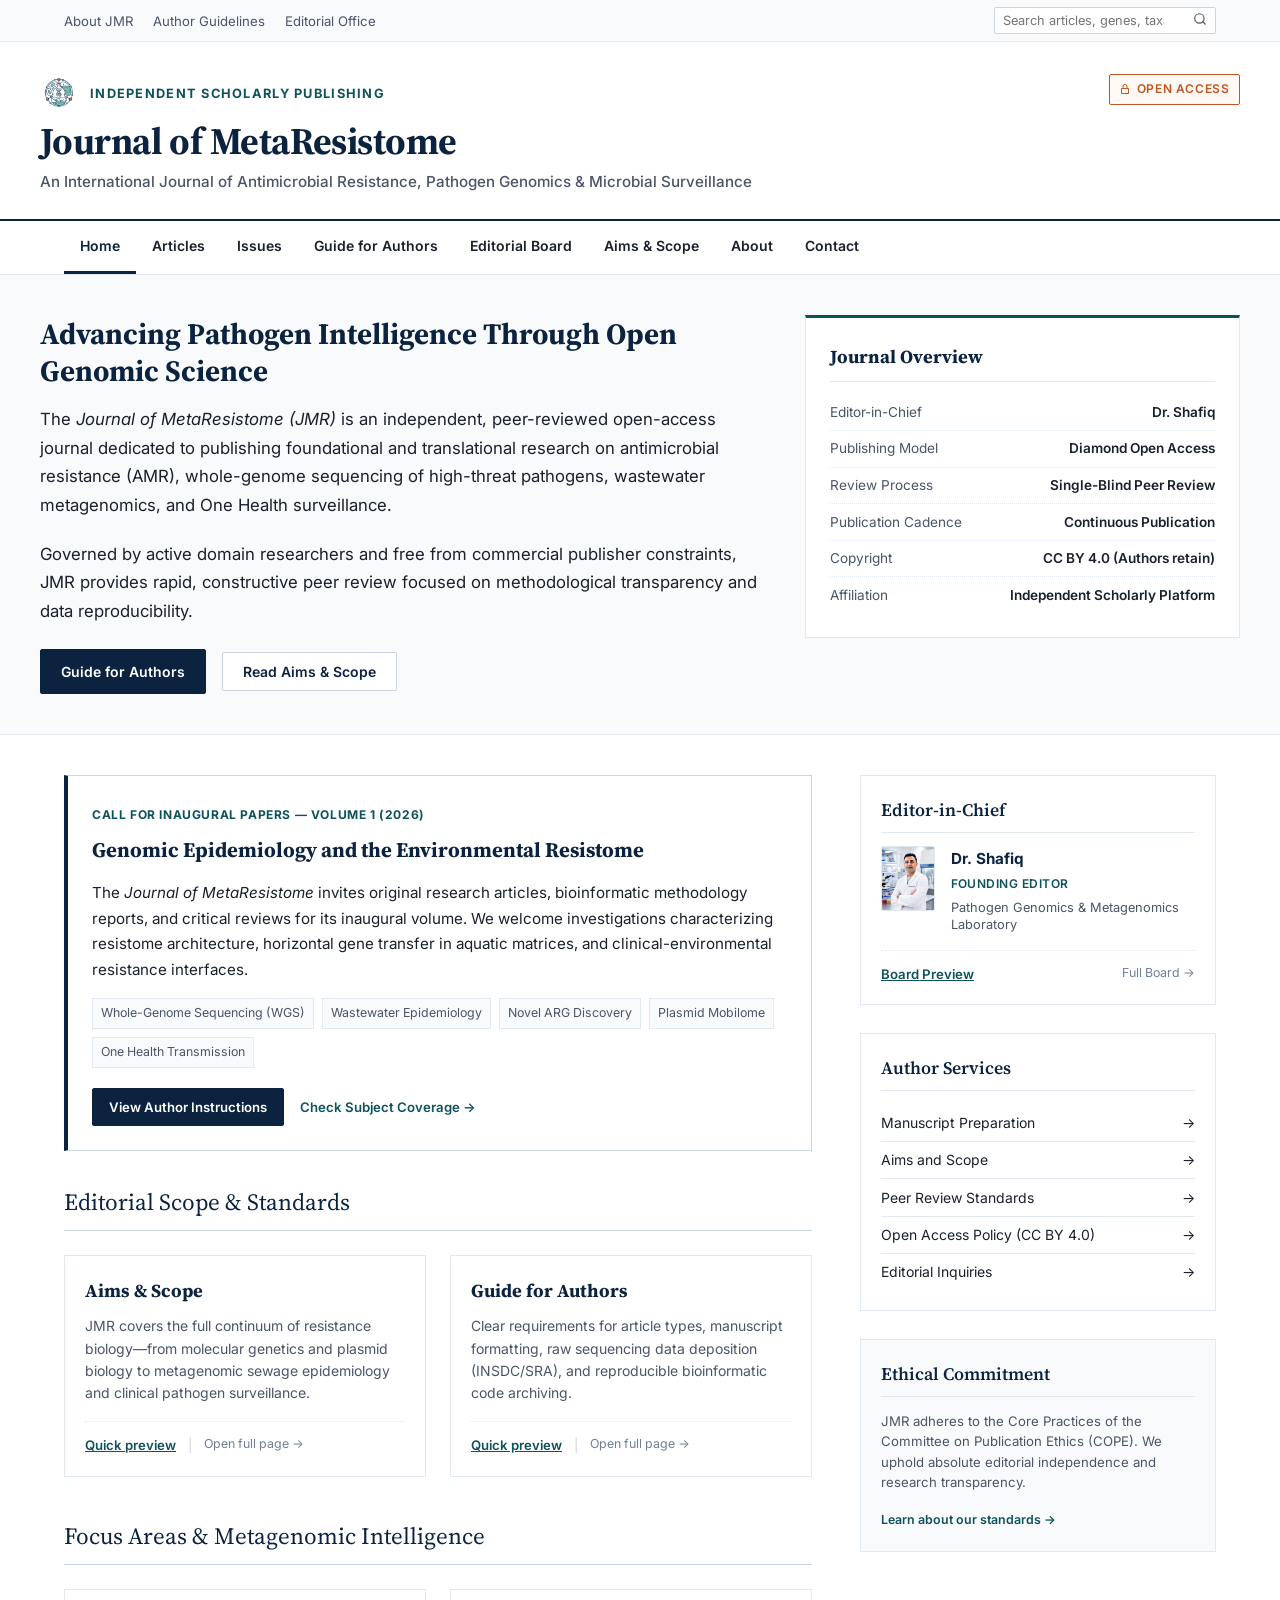
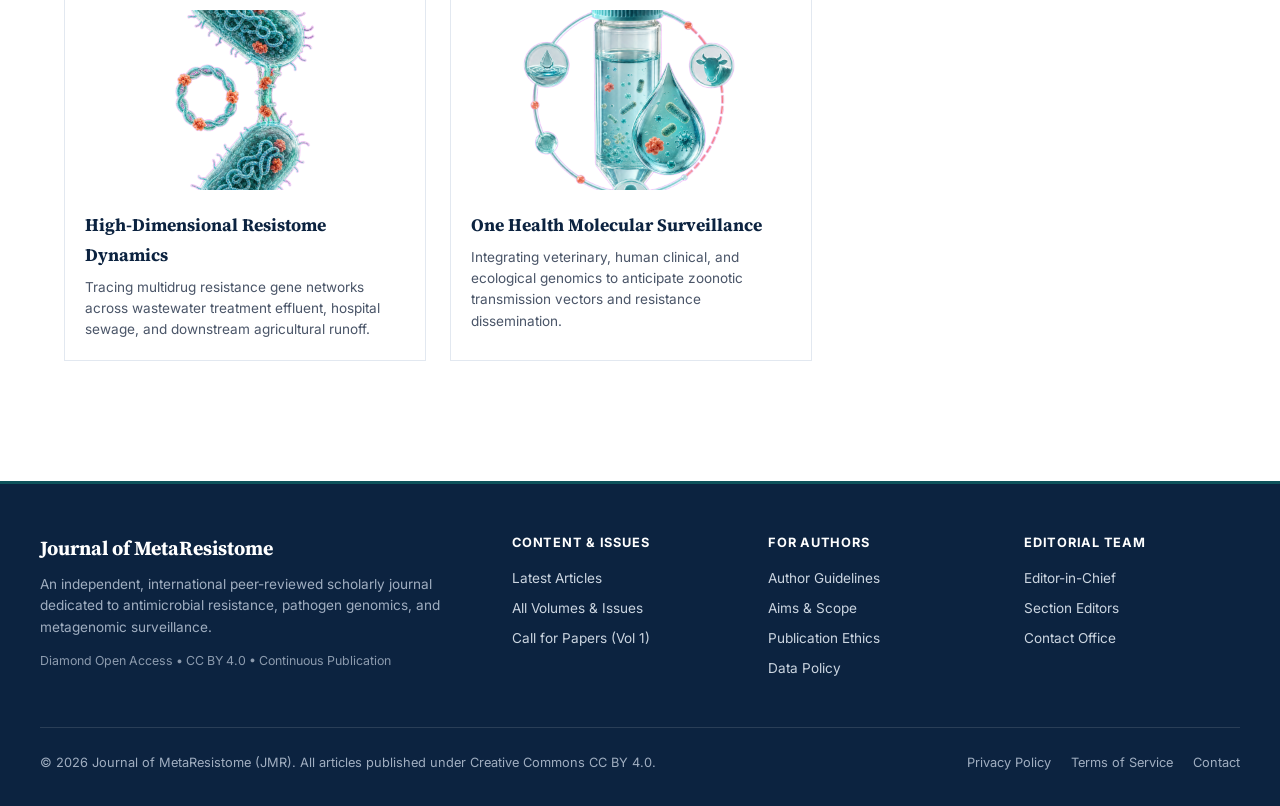
==== index.html @ b03639dc "Initialize Journal of MetaResistome (JMR) platform v1.0" ====
<!DOCTYPE html>
<html lang="en">
<head>
  <meta charset="UTF-8">
  <meta name="viewport" content="width=device-width, initial-scale=1.0">
  <title>Journal of MetaResistome (JMR) | International Journal of AMR & Pathogen Genomics</title>
  
  <!-- Scholarly & SEO Metadata -->
  <meta name="description" content="Journal of MetaResistome (JMR) is an independent, peer-reviewed international scientific journal dedicated to antimicrobial resistance, pathogen genomics, and metagenomic surveillance.">
  <meta name="keywords" content="MetaResistome, antimicrobial resistance, AMR, pathogen genomics, metagenomics, wastewater epidemiology, resistome, bioinformatics">
  <meta name="author" content="Journal of MetaResistome">
  
  <link rel="icon" type="image/png" href="manus-storage/metaresistome-atlas-mark_5e6d294d.png">
  <link rel="stylesheet" href="css/journal.css">
</head>
<body>

  <!-- ═══════════════════════════════════════════
       TOP UTILITY BAR
       ═══════════════════════════════════════════ -->
  <div class="utility-bar">
    <div class="utility-inner">
      <div class="utility-links">
        <a href="about.html">About JMR</a>
        <a href="guide-for-authors.html">Author Guidelines</a>
        <a href="contact.html">Editorial Office</a>
      </div>
      <div class="utility-search">
        <form class="utility-search-form" id="utility-search-form">
          <input type="search" class="utility-search-input" id="utility-search-input" placeholder="Search articles, genes, taxa..." aria-label="Search journal">
          <button type="submit" class="utility-search-btn" aria-label="Submit search">
            <svg width="14" height="14" viewBox="0 0 24 24" fill="none" stroke="currentColor" stroke-width="2" stroke-linecap="round" stroke-linejoin="round"><circle cx="11" cy="11" r="8"></circle><line x1="21" y1="21" x2="16.65" y2="16.65"></line></svg>
          </button>
        </form>
      </div>
    </div>
  </div>

  <!-- ═══════════════════════════════════════════
       JOURNAL MASTHEAD
       ═══════════════════════════════════════════ -->
  <header class="journal-masthead">
    <div class="masthead-inner">
      <div class="masthead-branding">
        <div class="masthead-mark-wrap">
          <img src="manus-storage/metaresistome-atlas-mark_5e6d294d.png" alt="Journal of MetaResistome Mark" class="masthead-logo">
          <span style="font-size: 0.8rem; font-weight: 700; letter-spacing: 0.1em; color: var(--color-secondary); text-transform: uppercase;">Independent Scholarly Publishing</span>
        </div>
        <h1 class="masthead-title">
          <a href="index.html">Journal of MetaResistome</a>
        </h1>
        <p class="masthead-subtitle">An International Journal of Antimicrobial Resistance, Pathogen Genomics & Microbial Surveillance</p>
      </div>
      
      <div class="masthead-badges">
        <div class="badge-open-access">
          <svg viewBox="0 0 24 24" fill="currentColor"><path d="M12 2C9.243 2 7 4.243 7 7v3H6c-1.103 0-2 .897-2 2v8c0 1.103.897 2 2 2h12c1.103 0 2-.897 2-2v-8c0-1.103-.897-2-2-2h-1V7c0-2.757-2.243-5-5-5zm0 2c1.654 0 3 1.346 3 3v3H9V7c0-1.654 1.346-3 3-3zm-6 8h12l.002 8H6v-8z"/></svg>
          Open Access
        </div>
        <!-- Feature-flagged slots: automatically hidden if null -->
        <div id="masthead-issn-slot" style="display: none; font-size: 0.775rem; color: var(--color-text-light);"></div>
        <div id="masthead-metrics-slot" class="masthead-metrics-slot"></div>
      </div>
    </div>
  </header>

  <!-- ═══════════════════════════════════════════
       PRIMARY NAVIGATION (Real <a> Links - New Tab Compatible)
       ═══════════════════════════════════════════ -->
  <nav class="primary-nav" aria-label="Main Navigation">
    <div class="nav-inner">
      <ul class="nav-list">
        <li class="nav-item active"><a href="index.html">Home</a></li>
        <li class="nav-item"><a href="articles.html">Articles</a></li>
        <li class="nav-item"><a href="issues.html">Issues</a></li>
        <li class="nav-item"><a href="guide-for-authors.html">Guide for Authors</a></li>
        <li class="nav-item"><a href="editorial-board.html">Editorial Board</a></li>
        <li class="nav-item"><a href="aims-and-scope.html">Aims & Scope</a></li>
        <li class="nav-item"><a href="about.html">About</a></li>
        <li class="nav-item"><a href="contact.html">Contact</a></li>
      </ul>
      
      <!-- Feature-flagged CTA: Hidden until submissionLive === true -->
      <div class="nav-submit-cta" id="nav-submit-cta">
        <a href="guide-for-authors.html" class="btn-submit-nav">Submit Paper</a>
      </div>
    </div>
  </nav>

  <!-- ═══════════════════════════════════════════
       HERO / JOURNAL WELCOME BLOCK
       ═══════════════════════════════════════════ -->
  <section class="journal-hero">
    <div class="hero-inner">
      <div class="hero-content">
        <h2>Advancing Pathogen Intelligence Through Open Genomic Science</h2>
        <p>The <em>Journal of MetaResistome (JMR)</em> is an independent, peer-reviewed open-access journal dedicated to publishing foundational and translational research on antimicrobial resistance (AMR), whole-genome sequencing of high-threat pathogens, wastewater metagenomics, and One Health surveillance.</p>
        <p>Governed by active domain researchers and free from commercial publisher constraints, JMR provides rapid, constructive peer review focused on methodological transparency and data reproducibility.</p>
        
        <div class="hero-actions">
          <a href="guide-for-authors.html" class="btn-academic btn-academic-primary">Guide for Authors</a>
          <button class="btn-academic btn-academic-secondary" data-modal-target="aimsAndScope">Read Aims & Scope</button>
        </div>
      </div>
      
      <div class="hero-sidebar-card">
        <h3>Journal Overview</h3>
        <ul class="journal-facts">
          <li>
            <span class="fact-label">Editor-in-Chief</span>
            <span class="fact-value">Dr. Shafiq</span>
          </li>
          <li>
            <span class="fact-label">Publishing Model</span>
            <span class="fact-value">Diamond Open Access</span>
          </li>
          <li>
            <span class="fact-label">Review Process</span>
            <span class="fact-value">Single-Blind Peer Review</span>
          </li>
          <li>
            <span class="fact-label">Publication Cadence</span>
            <span class="fact-value">Continuous Publication</span>
          </li>
          <li>
            <span class="fact-label">Copyright</span>
            <span class="fact-value">CC BY 4.0 (Authors retain)</span>
          </li>
          <li>
            <span class="fact-label">Affiliation</span>
            <span class="fact-value">Independent Scholarly Platform</span>
          </li>
        </ul>
      </div>
    </div>
  </section>

  <!-- ═══════════════════════════════════════════
       MAIN TWO-COLUMN JOURNAL LAYOUT
       ═══════════════════════════════════════════ -->
  <main class="journal-main">
    <div class="journal-content-column">
      
      <!-- Call for Papers: Inaugural Issue -->
      <div class="call-for-papers-card">
        <span class="cfp-badge">Call for Inaugural Papers — Volume 1 (2026)</span>
        <h3>Genomic Epidemiology and the Environmental Resistome</h3>
        <p>The <em>Journal of MetaResistome</em> invites original research articles, bioinformatic methodology reports, and critical reviews for its inaugural volume. We welcome investigations characterizing resistome architecture, horizontal gene transfer in aquatic matrices, and clinical-environmental resistance interfaces.</p>
        
        <div class="cfp-topics">
          <span class="cfp-tag">Whole-Genome Sequencing (WGS)</span>
          <span class="cfp-tag">Wastewater Epidemiology</span>
          <span class="cfp-tag">Novel ARG Discovery</span>
          <span class="cfp-tag">Plasmid Mobilome</span>
          <span class="cfp-tag">One Health Transmission</span>
        </div>
        
        <div style="display: flex; gap: 1rem; align-items: center;">
          <a href="guide-for-authors.html" class="btn-academic btn-academic-primary" style="font-size: 0.825rem; padding: 0.45rem 1rem;">View Author Instructions</a>
          <a href="aims-and-scope.html" class="section-link-more">Check Subject Coverage &rarr;</a>
        </div>
      </div>

      <!-- Scope & Guidelines Dual Preview Cards -->
      <div class="journal-section-heading">
        <span>Editorial Scope & Standards</span>
      </div>

      <div class="preview-grid">
        <div class="preview-card">
          <div>
            <h4>Aims & Scope</h4>
            <p>JMR covers the full continuum of resistance biology—from molecular genetics and plasmid biology to metagenomic sewage epidemiology and clinical pathogen surveillance.</p>
          </div>
          <div class="preview-actions">
            <button class="btn-modal-trigger" data-modal-target="aimsAndScope">Quick preview</button>
            <span style="color: var(--color-border-medium);">|</span>
            <a href="aims-and-scope.html" class="link-full-page">Open full page &rarr;</a>
          </div>
        </div>

        <div class="preview-card">
          <div>
            <h4>Guide for Authors</h4>
            <p>Clear requirements for article types, manuscript formatting, raw sequencing data deposition (INSDC/SRA), and reproducible bioinformatic code archiving.</p>
          </div>
          <div class="preview-actions">
            <button class="btn-modal-trigger" data-modal-target="guideForAuthors">Quick preview</button>
            <span style="color: var(--color-border-medium);">|</span>
            <a href="guide-for-authors.html" class="link-full-page">Open full page &rarr;</a>
          </div>
        </div>
      </div>

      <!-- Recent Research Spotlight (Visual Element) -->
      <div class="journal-section-heading">
        <span>Focus Areas & Metagenomic Intelligence</span>
      </div>

      <div style="display: grid; grid-template-columns: repeat(auto-fit, minmax(280px, 1fr)); gap: 1.5rem; margin-bottom: 2rem;">
        <div style="border: 1px solid var(--color-border-light); background: #FFF; padding: 1.25rem;">
          <img src="manus-storage/metaresistome-3d-resistome_633d7c2f.png" alt="3D Resistome Visualization" style="width: 100%; height: 180px; object-fit: cover; border-radius: 2px; margin-bottom: 0.85rem;" />
          <h4 style="font-family: var(--font-serif); font-size: 1.1rem; color: var(--color-primary); margin-bottom: 0.4rem;">High-Dimensional Resistome Dynamics</h4>
          <p style="font-size: 0.85rem; color: var(--color-text-muted); line-height: 1.55;">Tracing multidrug resistance gene networks across wastewater treatment effluent, hospital sewage, and downstream agricultural runoff.</p>
        </div>

        <div style="border: 1px solid var(--color-border-light); background: #FFF; padding: 1.25rem;">
          <img src="manus-storage/metaresistome-3d-one-health_a9c56791.png" alt="One Health Genomics" style="width: 100%; height: 180px; object-fit: cover; border-radius: 2px; margin-bottom: 0.85rem;" />
          <h4 style="font-family: var(--font-serif); font-size: 1.1rem; color: var(--color-primary); margin-bottom: 0.4rem;">One Health Molecular Surveillance</h4>
          <p style="font-size: 0.85rem; color: var(--color-text-muted); line-height: 1.55;">Integrating veterinary, human clinical, and ecological genomics to anticipate zoonotic transmission vectors and resistance dissemination.</p>
        </div>
      </div>

    </div>

    <!-- ═══════════════════════════════════════════
         SIDEBAR
         ═══════════════════════════════════════════ -->
    <aside class="journal-sidebar">
      
      <!-- Editorial Spotlight -->
      <div class="sidebar-widget">
        <h3 class="widget-title">Editor-in-Chief</h3>
        <div class="editorial-widget-item">
          <img src="manus-storage/dr-shafiq-microbiology-lab-portrait_6437b0f3.webp" alt="Dr. Shafiq" class="editorial-avatar">
          <div class="editorial-details">
            <h5>Dr. Shafiq</h5>
            <div class="editorial-role">Founding Editor</div>
            <div class="editorial-affil">Pathogen Genomics & Metagenomics Laboratory</div>
          </div>
        </div>
        <div class="editorial-widget-links">
          <button class="btn-modal-trigger" data-modal-target="editorialBoard">Board Preview</button>
          <a href="editorial-board.html" class="link-full-page">Full Board &rarr;</a>
        </div>
      </div>

      <!-- Quick Navigation Widget -->
      <div class="sidebar-widget">
        <h3 class="widget-title">Author Services</h3>
        <ul class="quick-links-list">
          <li><a href="guide-for-authors.html"><span>Manuscript Preparation</span> <span>&rarr;</span></a></li>
          <li><a href="aims-and-scope.html"><span>Aims and Scope</span> <span>&rarr;</span></a></li>
          <li><a href="about.html"><span>Peer Review Standards</span> <span>&rarr;</span></a></li>
          <li><a href="about.html"><span>Open Access Policy (CC BY 4.0)</span> <span>&rarr;</span></a></li>
          <li><a href="contact.html"><span>Editorial Inquiries</span> <span>&rarr;</span></a></li>
        </ul>
      </div>

      <!-- Publisher Independence Statement -->
      <div class="sidebar-widget" style="background-color: var(--color-bg-subtle);">
        <h3 class="widget-title">Ethical Commitment</h3>
        <p style="font-size: 0.825rem; color: var(--color-text-muted); line-height: 1.55; margin-bottom: 0.75rem;">
          JMR adheres to the Core Practices of the Committee on Publication Ethics (COPE). We uphold absolute editorial independence and research transparency.
        </p>
        <a href="about.html" class="link-full-page" style="font-weight: 600; color: var(--color-secondary);">Learn about our standards &rarr;</a>
      </div>

    </aside>
  </main>

  <!-- ═══════════════════════════════════════════
       DUAL-PATTERN ACCESSIBLE MODAL DRAWER
       ═══════════════════════════════════════════ -->
  <div class="journal-modal-backdrop" id="journal-modal-backdrop" role="dialog" aria-modal="true" aria-labelledby="modal-title">
    <div class="journal-modal-container">
      <div class="journal-modal-header">
        <div class="modal-header-titles">
          <span class="modal-journal-label">Journal of MetaResistome</span>
          <h3 id="modal-title">Quick Preview</h3>
        </div>
        <button class="journal-modal-close" id="journal-modal-close" aria-label="Close dialog">&times;</button>
      </div>
      <div class="journal-modal-body page-body-article" id="modal-body">
        <!-- Rendered dynamically from JOURNAL_CONTENT -->
      </div>
      <div class="journal-modal-footer">
        <span style="color: var(--color-text-light);">Press ESC to close</span>
        <a href="#" class="btn-open-full-page" id="modal-full-page-link">Open full page &rarr;</a>
      </div>
    </div>
  </div>

  <!-- ═══════════════════════════════════════════
       ACADEMIC FOOTER
       ═══════════════════════════════════════════ -->
  <footer class="journal-footer">
    <div class="footer-inner">
      <div class="footer-grid">
        <div class="footer-brand">
          <h4>Journal of MetaResistome</h4>
          <p>An independent, international peer-reviewed scholarly journal dedicated to antimicrobial resistance, pathogen genomics, and metagenomic surveillance.</p>
          <p style="font-size: 0.775rem; color: #8C9BAE;">Diamond Open Access &bull; CC BY 4.0 &bull; Continuous Publication</p>
        </div>

        <div class="footer-col">
          <h5>Content & Issues</h5>
          <ul class="footer-links">
            <li><a href="articles.html">Latest Articles</a></li>
            <li><a href="issues.html">All Volumes & Issues</a></li>
            <li><a href="articles.html">Call for Papers (Vol 1)</a></li>
          </ul>
        </div>

        <div class="footer-col">
          <h5>For Authors</h5>
          <ul class="footer-links">
            <li><a href="guide-for-authors.html">Author Guidelines</a></li>
            <li><a href="aims-and-scope.html">Aims & Scope</a></li>
            <li><a href="about.html">Publication Ethics</a></li>
            <li><a href="about.html">Data Policy</a></li>
          </ul>
        </div>

        <div class="footer-col">
          <h5>Editorial Team</h5>
          <ul class="footer-links">
            <li><a href="editorial-board.html">Editor-in-Chief</a></li>
            <li><a href="editorial-board.html">Section Editors</a></li>
            <li><a href="contact.html">Contact Office</a></li>
          </ul>
        </div>
      </div>

      <div class="footer-bottom">
        <div>&copy; 2026 Journal of MetaResistome (JMR). All articles published under Creative Commons CC BY 4.0.</div>
        <div class="footer-bottom-links">
          <a href="about.html">Privacy Policy</a>
          <a href="about.html">Terms of Service</a>
          <a href="contact.html">Contact</a>
        </div>
      </div>
    </div>
  </footer>

  <!-- Unified Runtime Scripts -->
  <script src="js/journal-config.js"></script>
  <script src="js/journal-content.js"></script>
  <script src="js/journal-engine.js"></script>
</body>
</html>
---- css/journal.css ----
/* 
 * Journal of MetaResistome (JMR) - Academic Design System
 * Strictly adheres to academic typography, clear hierarchy, and restrained aesthetics.
 * No gradients, no rounded-2xl SaaS bubbles, no heavy drop shadows.
 */

@import url('https://fonts.googleapis.com/css2?family=Inter:wght@400;500;600;700&family=Source+Serif+4:ital,opsz,wght@0,8..60,400;0,8..60,600;0,8..60,700;1,8..60,400&display=swap');

:root {
  --font-serif: 'Source Serif 4', Georgia, 'Times New Roman', serif;
  --font-sans: 'Inter', -apple-system, BlinkMacSystemFont, 'Segoe UI', Roboto, Helvetica, Arial, sans-serif;
  
  /* Academic Color Palette */
  --color-primary: #0C2340;        /* Deep Academic Navy */
  --color-primary-light: #16365C;
  --color-secondary: #0E525B;      /* Deep Teal/Pine */
  --color-accent: #8C2D19;         /* Oxford Brick / Crimson */
  --color-text-main: #1A202C;      /* Near black for high contrast */
  --color-text-muted: #4A5568;     /* Academic gray */
  --color-text-light: #718096;
  --color-bg-page: #FFFFFF;
  --color-bg-subtle: #F8FAFC;
  --color-bg-elevated: #FFFFFF;
  --color-border-light: #E2E8F0;
  --color-border-medium: #CBD5E0;
  --color-border-dark: #A0AEC0;
  --color-open-access: #C05621;     /* International Open Access Orange */
  
  --max-width: 1200px;
  --max-content-width: 72ch;
  --line-height-body: 1.68;
}

*, *::before, *::after {
  box-sizing: border-box;
  margin: 0;
  padding: 0;
}

body {
  font-family: var(--font-sans);
  color: var(--color-text-main);
  background-color: var(--color-bg-page);
  line-height: var(--line-height-body);
  -webkit-font-smoothing: antialiased;
  -moz-osx-font-smoothing: grayscale;
}

/* Accessibility */
:focus-visible {
  outline: 2px solid var(--color-secondary);
  outline-offset: 2px;
}

/* ═══════════════════════════════════════════
   TOP UTILITY BAR
   ═══════════════════════════════════════════ */
.utility-bar {
  background-color: var(--color-bg-subtle);
  border-bottom: 1px solid var(--color-border-light);
  font-size: 0.825rem;
  color: var(--color-text-muted);
}

.utility-inner {
  max-width: var(--max-width);
  margin: 0 auto;
  padding: 0.45rem 1.5rem;
  display: flex;
  justify-content: space-between;
  align-items: center;
}

.utility-links {
  display: flex;
  gap: 1.25rem;
  align-items: center;
}

.utility-links a {
  color: var(--color-text-muted);
  text-decoration: none;
  transition: color 0.15s ease;
}

.utility-links a:hover {
  color: var(--color-primary);
  text-decoration: underline;
}

.utility-search {
  display: flex;
  align-items: center;
}

.utility-search-form {
  display: flex;
  align-items: center;
  border: 1px solid var(--color-border-medium);
  background: #FFF;
  border-radius: 2px;
  overflow: hidden;
}

.utility-search-input {
  border: none;
  padding: 0.25rem 0.5rem;
  font-size: 0.8rem;
  font-family: var(--font-sans);
  width: 190px;
  outline: none;
}

.utility-search-btn {
  background: transparent;
  border: none;
  padding: 0.25rem 0.5rem;
  cursor: pointer;
  color: var(--color-text-muted);
  font-size: 0.8rem;
}

.utility-search-btn:hover {
  color: var(--color-primary);
}

/* ═══════════════════════════════════════════
   JOURNAL MASTHEAD
   ═══════════════════════════════════════════ */
.journal-masthead {
  border-bottom: 2px solid var(--color-primary);
  padding: 2rem 1.5rem 1.5rem;
  background-color: var(--color-bg-page);
}

.masthead-inner {
  max-width: var(--max-width);
  margin: 0 auto;
  display: flex;
  justify-content: space-between;
  align-items: flex-start;
  gap: 2rem;
}

.masthead-branding {
  flex: 1;
}

.masthead-mark-wrap {
  display: inline-flex;
  align-items: center;
  gap: 0.75rem;
  margin-bottom: 0.5rem;
}

.masthead-logo {
  height: 38px;
  width: auto;
  display: block;
}

.masthead-title {
  font-family: var(--font-serif);
  font-size: 2.35rem;
  font-weight: 700;
  line-height: 1.15;
  color: var(--color-primary);
  letter-spacing: -0.015em;
  margin-bottom: 0.35rem;
}

.masthead-title a {
  color: inherit;
  text-decoration: none;
}

.masthead-subtitle {
  font-family: var(--font-sans);
  font-size: 0.95rem;
  color: var(--color-text-muted);
  font-weight: 500;
  max-width: 780px;
}

.masthead-badges {
  display: flex;
  flex-direction: column;
  align-items: flex-end;
  gap: 0.5rem;
}

.badge-open-access {
  display: inline-flex;
  align-items: center;
  gap: 0.35rem;
  padding: 0.25rem 0.6rem;
  font-size: 0.75rem;
  font-weight: 600;
  text-transform: uppercase;
  letter-spacing: 0.05em;
  color: var(--color-open-access);
  border: 1px solid var(--color-open-access);
  border-radius: 2px;
  background: #FFF9F5;
}

.badge-open-access svg {
  width: 12px;
  height: 12px;
}

/* Feature-flagged metrics slot (hidden when empty) */
.masthead-metrics-slot {
  display: none; /* Auto-revealed by JS if metrics exist */
  gap: 1rem;
  font-size: 0.8rem;
}

.masthead-metrics-slot.has-metrics {
  display: flex;
}

/* ═══════════════════════════════════════════
   PRIMARY NAVIGATION (Real <a> Links)
   ═══════════════════════════════════════════ */
.primary-nav {
  background-color: #FFF;
  border-bottom: 1px solid var(--color-border-light);
  position: sticky;
  top: 0;
  z-index: 100;
}

.nav-inner {
  max-width: var(--max-width);
  margin: 0 auto;
  padding: 0 1.5rem;
  display: flex;
  justify-content: space-between;
  align-items: center;
}

.nav-list {
  display: flex;
  list-style: none;
  gap: 0;
  overflow-x: auto;
  white-space: nowrap;
}

.nav-item a {
  display: block;
  padding: 0.85rem 1rem;
  font-size: 0.875rem;
  font-weight: 600;
  color: var(--color-text-main);
  text-decoration: none;
  border-bottom: 3px solid transparent;
  transition: all 0.15s ease;
}

.nav-item a:hover {
  color: var(--color-primary);
  border-bottom-color: var(--color-border-medium);
}

.nav-item.active a {
  color: var(--color-primary);
  border-bottom-color: var(--color-primary);
}

.nav-submit-cta {
  display: none; /* Feature-flagged: rendered only when submissionLive === true */
}

.nav-submit-cta.is-live {
  display: inline-flex;
}

.btn-submit-nav {
  padding: 0.4rem 0.85rem;
  font-size: 0.825rem;
  font-weight: 600;
  color: #FFF;
  background-color: var(--color-primary);
  text-decoration: none;
  border-radius: 2px;
  transition: background-color 0.15s ease;
}

.btn-submit-nav:hover {
  background-color: var(--color-primary-light);
}

/* ═══════════════════════════════════════════
   HERO / JOURNAL WELCOME BLOCK
   ═══════════════════════════════════════════ */
.journal-hero {
  background-color: var(--color-bg-subtle);
  border-bottom: 1px solid var(--color-border-light);
  padding: 2.5rem 1.5rem;
}

.hero-inner {
  max-width: var(--max-width);
  margin: 0 auto;
  display: grid;
  grid-template-columns: 2fr 1.2fr;
  gap: 2.5rem;
  align-items: start;
}

.hero-content h2 {
  font-family: var(--font-serif);
  font-size: 1.85rem;
  color: var(--color-primary);
  line-height: 1.25;
  margin-bottom: 1rem;
  font-weight: 700;
}

.hero-content p {
  font-size: 1.05rem;
  line-height: 1.7;
  color: var(--color-text-main);
  margin-bottom: 1.25rem;
}

.hero-actions {
  display: flex;
  gap: 1rem;
  flex-wrap: wrap;
  align-items: center;
  margin-top: 1.5rem;
}

.btn-academic {
  display: inline-flex;
  align-items: center;
  gap: 0.5rem;
  padding: 0.6rem 1.25rem;
  font-size: 0.875rem;
  font-weight: 600;
  text-decoration: none;
  border-radius: 2px;
  cursor: pointer;
  transition: all 0.15s ease;
  font-family: var(--font-sans);
}

.btn-academic-primary {
  background-color: var(--color-primary);
  color: #FFF;
  border: 1px solid var(--color-primary);
}

.btn-academic-primary:hover {
  background-color: var(--color-primary-light);
  color: #FFF;
}

.btn-academic-secondary {
  background-color: #FFF;
  color: var(--color-primary);
  border: 1px solid var(--color-border-medium);
}

.btn-academic-secondary:hover {
  border-color: var(--color-primary);
  background-color: var(--color-bg-subtle);
}

.hero-sidebar-card {
  background: #FFF;
  border: 1px solid var(--color-border-light);
  border-top: 3px solid var(--color-secondary);
  padding: 1.5rem;
  box-shadow: 0 1px 3px rgba(0,0,0,0.02);
}

.hero-sidebar-card h3 {
  font-family: var(--font-serif);
  font-size: 1.15rem;
  color: var(--color-primary);
  margin-bottom: 0.75rem;
  border-bottom: 1px solid var(--color-border-light);
  padding-bottom: 0.5rem;
}

.journal-facts {
  list-style: none;
  font-size: 0.85rem;
}

.journal-facts li {
  padding: 0.4rem 0;
  border-bottom: 1px dotted var(--color-border-light);
  display: flex;
  justify-content: space-between;
}

.journal-facts li:last-child {
  border-bottom: none;
}

.journal-facts .fact-label {
  color: var(--color-text-muted);
}

.journal-facts .fact-value {
  font-weight: 600;
  color: var(--color-text-main);
  text-align: right;
}

/* ═══════════════════════════════════════════
   MAIN TWO-COLUMN JOURNAL LAYOUT
   ═══════════════════════════════════════════ */
.journal-main {
  max-width: var(--max-width);
  margin: 0 auto;
  padding: 2.5rem 1.5rem;
  display: grid;
  grid-template-columns: 2.1fr 1fr;
  gap: 3rem;
}

.journal-section-heading {
  font-family: var(--font-serif);
  font-size: 1.45rem;
  color: var(--color-primary);
  border-bottom: 1px solid var(--color-border-medium);
  padding-bottom: 0.5rem;
  margin-bottom: 1.5rem;
  display: flex;
  justify-content: space-between;
  align-items: baseline;
}

.section-link-more {
  font-family: var(--font-sans);
  font-size: 0.825rem;
  font-weight: 600;
  color: var(--color-secondary);
  text-decoration: none;
}

.section-link-more:hover {
  text-decoration: underline;
}

/* Call for Papers Card (Inaugural Launch) */
.call-for-papers-card {
  border: 1px solid var(--color-border-medium);
  border-left: 4px solid var(--color-primary);
  background-color: #FFF;
  padding: 1.5rem;
  margin-bottom: 2rem;
}

.cfp-badge {
  display: inline-block;
  font-size: 0.75rem;
  font-weight: 700;
  text-transform: uppercase;
  color: var(--color-secondary);
  letter-spacing: 0.05em;
  margin-bottom: 0.5rem;
}

.call-for-papers-card h3 {
  font-family: var(--font-serif);
  font-size: 1.3rem;
  color: var(--color-primary);
  margin-bottom: 0.75rem;
}

.call-for-papers-card p {
  font-size: 0.95rem;
  color: var(--color-text-main);
  margin-bottom: 1rem;
}

.cfp-topics {
  display: flex;
  flex-wrap: wrap;
  gap: 0.5rem;
  margin-bottom: 1.25rem;
}

.cfp-tag {
  font-size: 0.775rem;
  background-color: var(--color-bg-subtle);
  border: 1px solid var(--color-border-light);
  padding: 0.25rem 0.5rem;
  color: var(--color-text-muted);
}

/* Scope & Guidelines Dual Preview Cards */
.preview-grid {
  display: grid;
  grid-template-columns: 1fr 1fr;
  gap: 1.5rem;
  margin-bottom: 2.5rem;
}

.preview-card {
  border: 1px solid var(--color-border-light);
  padding: 1.25rem;
  background: #FFF;
  display: flex;
  flex-direction: column;
  justify-content: space-between;
}

.preview-card h4 {
  font-family: var(--font-serif);
  font-size: 1.15rem;
  color: var(--color-primary);
  margin-bottom: 0.5rem;
}

.preview-card p {
  font-size: 0.875rem;
  color: var(--color-text-muted);
  line-height: 1.6;
  margin-bottom: 1rem;
}

.preview-actions {
  display: flex;
  gap: 0.75rem;
  align-items: center;
  font-size: 0.825rem;
  border-top: 1px dotted var(--color-border-light);
  padding-top: 0.75rem;
}

.btn-modal-trigger {
  background: none;
  border: none;
  color: var(--color-secondary);
  font-weight: 600;
  cursor: pointer;
  font-size: 0.825rem;
  font-family: var(--font-sans);
  text-decoration: underline;
  padding: 0;
}

.btn-modal-trigger:hover {
  color: var(--color-primary);
}

.link-full-page {
  color: var(--color-text-light);
  text-decoration: none;
  font-size: 0.775rem;
}

.link-full-page:hover {
  color: var(--color-primary);
  text-decoration: underline;
}

/* ═══════════════════════════════════════════
   SIDEBAR COMPONENTS
   ═══════════════════════════════════════════ */
.sidebar-widget {
  border: 1px solid var(--color-border-light);
  background-color: #FFF;
  padding: 1.25rem;
  margin-bottom: 1.75rem;
}

.widget-title {
  font-family: var(--font-serif);
  font-size: 1.1rem;
  color: var(--color-primary);
  border-bottom: 1px solid var(--color-border-light);
  padding-bottom: 0.4rem;
  margin-bottom: 0.85rem;
  font-weight: 600;
}

/* Editorial Spotlight Widget */
.editorial-widget-item {
  display: flex;
  gap: 1rem;
  align-items: flex-start;
}

.editorial-avatar {
  width: 65px;
  height: 65px;
  border-radius: 2px;
  object-fit: cover;
  border: 1px solid var(--color-border-light);
}

.editorial-details h5 {
  font-size: 0.95rem;
  color: var(--color-primary);
  font-weight: 700;
  margin-bottom: 0.15rem;
}

.editorial-details .editorial-role {
  font-size: 0.75rem;
  font-weight: 600;
  color: var(--color-secondary);
  text-transform: uppercase;
  letter-spacing: 0.04em;
  margin-bottom: 0.25rem;
}

.editorial-details .editorial-affil {
  font-size: 0.8rem;
  color: var(--color-text-muted);
  line-height: 1.4;
}

.editorial-widget-links {
  margin-top: 1rem;
  padding-top: 0.75rem;
  border-top: 1px dotted var(--color-border-light);
  display: flex;
  justify-content: space-between;
  font-size: 0.8rem;
}

/* Quick Links Widget */
.quick-links-list {
  list-style: none;
}

.quick-links-list li {
  padding: 0.4rem 0;
  border-bottom: 1px solid var(--color-border-light);
}

.quick-links-list li:last-child {
  border-bottom: none;
}

.quick-links-list a {
  color: var(--color-text-main);
  text-decoration: none;
  font-size: 0.875rem;
  display: flex;
  align-items: center;
  justify-content: space-between;
  transition: color 0.15s ease;
}

.quick-links-list a:hover {
  color: var(--color-primary);
  text-decoration: underline;
}

/* ═══════════════════════════════════════════
   FULL PAGE VIEW STYLES
   (Used by aims-and-scope.html, editorial-board.html, etc.)
   ═══════════════════════════════════════════ */
.page-container {
  max-width: var(--max-width);
  margin: 0 auto;
  padding: 2.5rem 1.5rem 4rem;
}

.page-header {
  border-bottom: 2px solid var(--color-border-light);
  padding-bottom: 1.5rem;
  margin-bottom: 2.5rem;
}

.breadcrumbs {
  font-size: 0.8rem;
  color: var(--color-text-light);
  margin-bottom: 0.75rem;
}

.breadcrumbs a {
  color: var(--color-text-muted);
  text-decoration: none;
}

.breadcrumbs a:hover {
  text-decoration: underline;
}

.page-title {
  font-family: var(--font-serif);
  font-size: 2.2rem;
  color: var(--color-primary);
  margin-bottom: 0.5rem;
  font-weight: 700;
}

.page-subtitle {
  font-size: 1.05rem;
  color: var(--color-text-muted);
  max-width: var(--max-content-width);
  line-height: 1.6;
}

.page-body-article {
  max-width: var(--max-content-width);
  font-size: 1.05rem;
  line-height: 1.75;
}

.page-body-article h3 {
  font-family: var(--font-serif);
  font-size: 1.45rem;
  color: var(--color-primary);
  margin: 2rem 0 0.85rem;
  border-bottom: 1px solid var(--color-border-light);
  padding-bottom: 0.35rem;
}

.page-body-article h4 {
  font-family: var(--font-serif);
  font-size: 1.2rem;
  color: var(--color-primary);
  margin: 1.5rem 0 0.5rem;
}

.page-body-article p {
  margin-bottom: 1.25rem;
}

.page-body-article ul, 
.page-body-article ol {
  margin: 1rem 0 1.5rem 1.75rem;
}

.page-body-article li {
  margin-bottom: 0.5rem;
}

/* Editorial Profile Layouts inside Content */
.editorial-profile-card {
  display: flex;
  gap: 1.5rem;
  background: var(--color-bg-subtle);
  border: 1px solid var(--color-border-light);
  padding: 1.5rem;
  margin: 1.5rem 0;
  align-items: flex-start;
}

.editorial-profile-img img {
  width: 120px;
  height: 120px;
  object-fit: cover;
  border-radius: 2px;
  border: 1px solid var(--color-border-medium);
}

.editorial-profile-info h4 {
  margin-top: 0;
  font-size: 1.3rem;
}

.role-badge {
  display: inline-block;
  font-size: 0.75rem;
  font-weight: 700;
  text-transform: uppercase;
  color: var(--color-secondary);
  margin-bottom: 0.35rem;
}

.affiliation {
  font-weight: 600;
  font-size: 0.9rem;
  color: var(--color-text-muted);
  margin-bottom: 0.75rem;
}

.editorial-grid {
  display: grid;
  grid-template-columns: repeat(auto-fit, minmax(240px, 1fr));
  gap: 1.5rem;
  margin: 1.5rem 0;
}

.board-column {
  background: #FFF;
  border: 1px solid var(--color-border-light);
  padding: 1.25rem;
}

.board-column h5 {
  font-family: var(--font-serif);
  font-size: 1.05rem;
  color: var(--color-primary);
  margin-bottom: 0.5rem;
  border-bottom: 1px solid var(--color-border-light);
  padding-bottom: 0.35rem;
}

.board-member {
  font-size: 0.9rem;
  margin-bottom: 0.35rem;
}

.board-note {
  font-size: 0.8rem;
  color: var(--color-text-light);
  font-style: italic;
}

/* ═══════════════════════════════════════════
   DUAL-PATTERN ACCESSIBLE MODAL DRAWER
   ═══════════════════════════════════════════ */
.journal-modal-backdrop {
  position: fixed;
  inset: 0;
  background-color: rgba(12, 35, 64, 0.45);
  backdrop-filter: blur(2px);
  z-index: 1000;
  display: none;
  align-items: center;
  justify-content: center;
  padding: 1rem;
}

.journal-modal-backdrop.is-open {
  display: flex;
}

.journal-modal-container {
  background-color: #FFF;
  width: 100%;
  max-width: 820px;
  max-height: 85vh;
  display: flex;
  flex-direction: column;
  border: 1px solid var(--color-border-medium);
  box-shadow: 0 10px 25px rgba(0,0,0,0.15);
  border-radius: 2px;
}

.journal-modal-header {
  padding: 1.25rem 1.75rem;
  border-bottom: 1px solid var(--color-border-light);
  display: flex;
  justify-content: space-between;
  align-items: center;
  background-color: var(--color-bg-subtle);
}

.modal-header-titles h3 {
  font-family: var(--font-serif);
  font-size: 1.35rem;
  color: var(--color-primary);
}

.modal-header-titles .modal-journal-label {
  font-size: 0.75rem;
  font-weight: 600;
  text-transform: uppercase;
  color: var(--color-text-light);
  letter-spacing: 0.05em;
}

.journal-modal-close {
  background: none;
  border: none;
  font-size: 1.5rem;
  line-height: 1;
  color: var(--color-text-muted);
  cursor: pointer;
  padding: 0.25rem;
}

.journal-modal-close:hover {
  color: var(--color-primary);
}

.journal-modal-body {
  padding: 1.75rem;
  overflow-y: auto;
  font-size: 0.95rem;
  line-height: 1.7;
}

.journal-modal-footer {
  padding: 1rem 1.75rem;
  border-top: 1px solid var(--color-border-light);
  display: flex;
  justify-content: space-between;
  align-items: center;
  background-color: var(--color-bg-subtle);
  font-size: 0.85rem;
}

.btn-open-full-page {
  display: inline-flex;
  align-items: center;
  gap: 0.4rem;
  color: var(--color-primary);
  font-weight: 600;
  text-decoration: none;
}

.btn-open-full-page:hover {
  text-decoration: underline;
}

/* ═══════════════════════════════════════════
   ACADEMIC FOOTER
   ═══════════════════════════════════════════ */
.journal-footer {
  background-color: var(--color-primary);
  color: #E2E8F0;
  font-size: 0.85rem;
  border-top: 3px solid var(--color-secondary);
  padding: 3rem 1.5rem 2rem;
  margin-top: 3rem;
}

.footer-inner {
  max-width: var(--max-width);
  margin: 0 auto;
}

.footer-grid {
  display: grid;
  grid-template-columns: 2fr 1fr 1fr 1fr;
  gap: 2.5rem;
  margin-bottom: 2.5rem;
}

.footer-brand h4 {
  font-family: var(--font-serif);
  font-size: 1.25rem;
  color: #FFF;
  margin-bottom: 0.5rem;
}

.footer-brand p {
  color: #A0AEC0;
  line-height: 1.6;
  max-width: 400px;
  margin-bottom: 0.75rem;
}

.footer-col h5 {
  font-family: var(--font-sans);
  font-size: 0.8rem;
  font-weight: 700;
  text-transform: uppercase;
  letter-spacing: 0.06em;
  color: #FFF;
  margin-bottom: 0.85rem;
}

.footer-links {
  list-style: none;
}

.footer-links li {
  margin-bottom: 0.45rem;
}

.footer-links a {
  color: #CBD5E0;
  text-decoration: none;
  transition: color 0.15s ease;
}

.footer-links a:hover {
  color: #FFF;
  text-decoration: underline;
}

.footer-bottom {
  border-top: 1px solid rgba(255,255,255,0.12);
  padding-top: 1.5rem;
  display: flex;
  justify-content: space-between;
  align-items: center;
  flex-wrap: wrap;
  gap: 1rem;
  color: #A0AEC0;
  font-size: 0.8rem;
}

.footer-bottom-links {
  display: flex;
  gap: 1.25rem;
}

.footer-bottom-links a {
  color: inherit;
  text-decoration: none;
}

.footer-bottom-links a:hover {
  color: #FFF;
  text-decoration: underline;
}

/* ═══════════════════════════════════════════
   RESPONSIVE QUERIES
   ═══════════════════════════════════════════ */
@media (max-width: 900px) {
  .hero-inner,
  .journal-main {
    grid-template-columns: 1fr;
    gap: 2rem;
  }
  
  .preview-grid {
    grid-template-columns: 1fr;
  }
  
  .footer-grid {
    grid-template-columns: 1fr 1fr;
  }
  
  .masthead-inner {
    flex-direction: column;
    gap: 1rem;
  }
  
  .masthead-badges {
    align-items: flex-start;
  }
}

@media (max-width: 600px) {
  .footer-grid {
    grid-template-columns: 1fr;
  }
  
  .masthead-title {
    font-size: 1.75rem;
  }
  
  .utility-inner {
    flex-direction: column;
    gap: 0.5rem;
    align-items: flex-start;
  }
  
  .editorial-profile-card {
    flex-direction: column;
  }
}
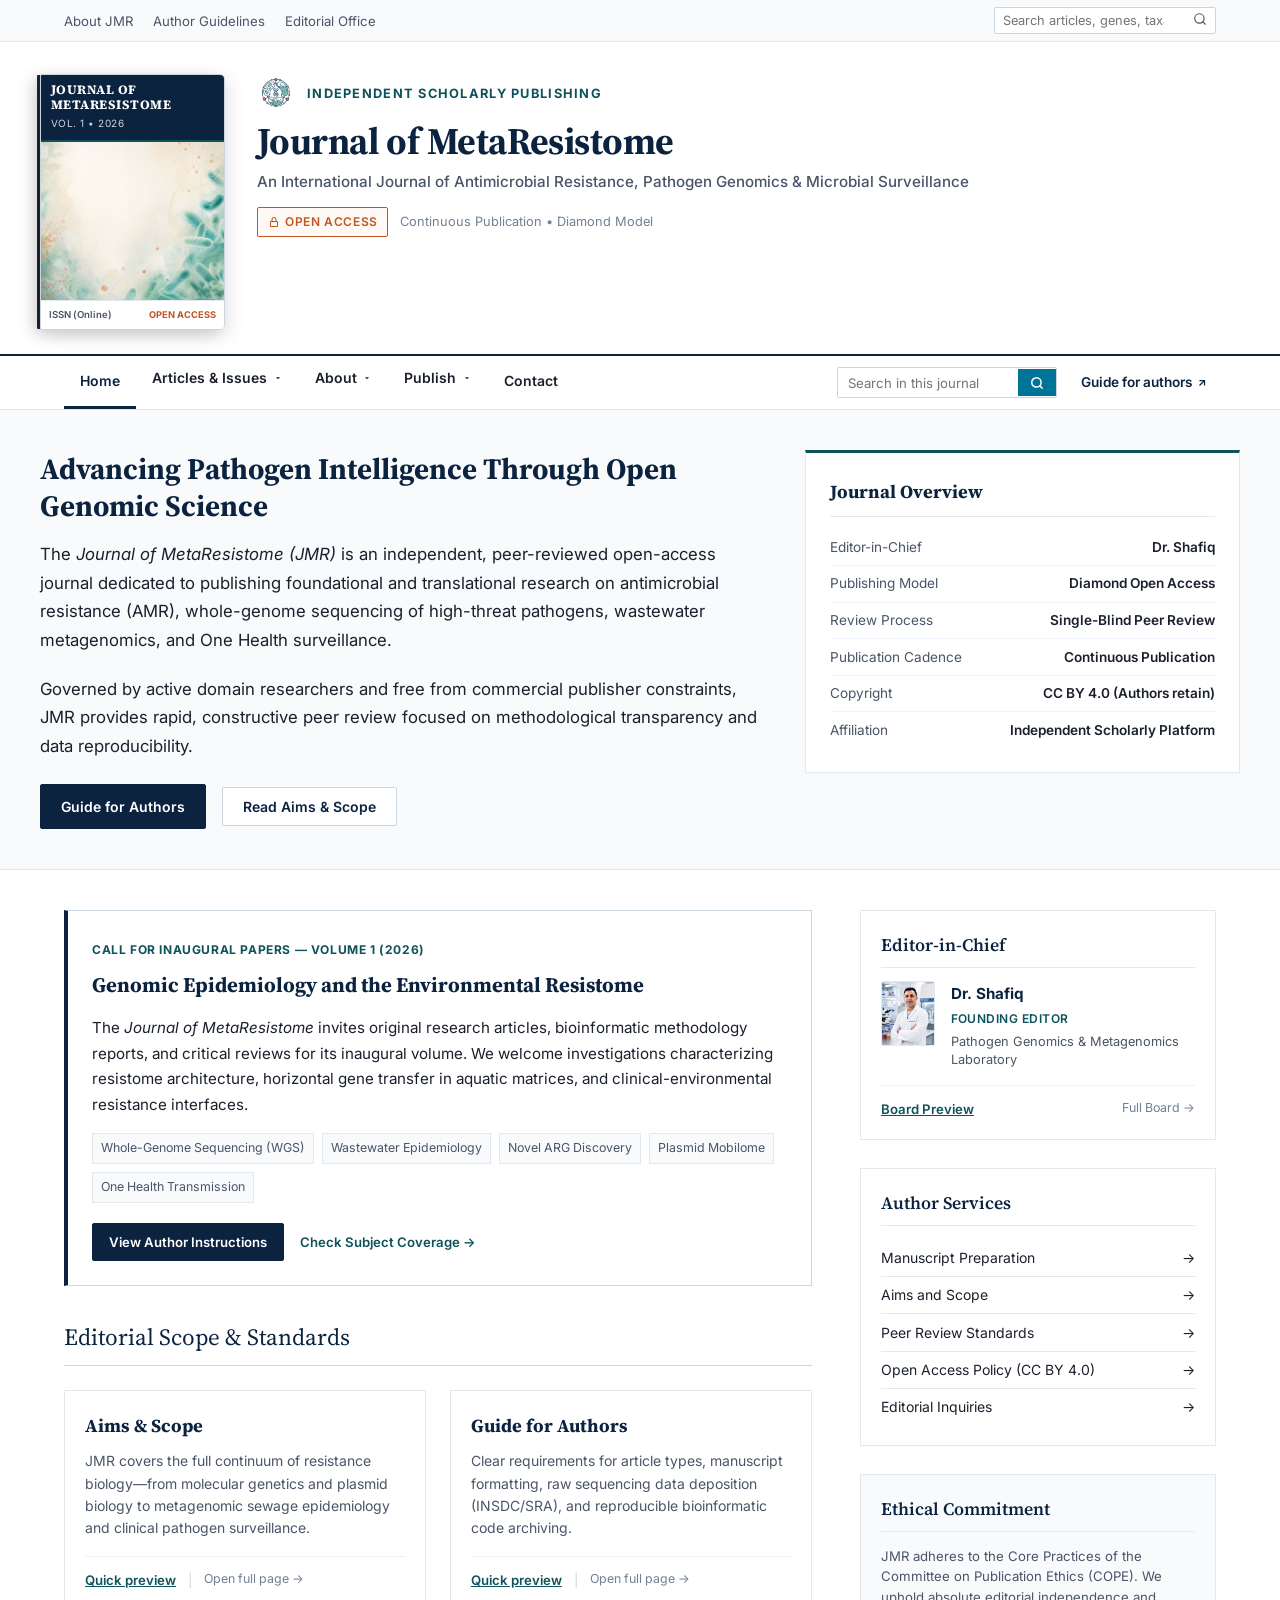
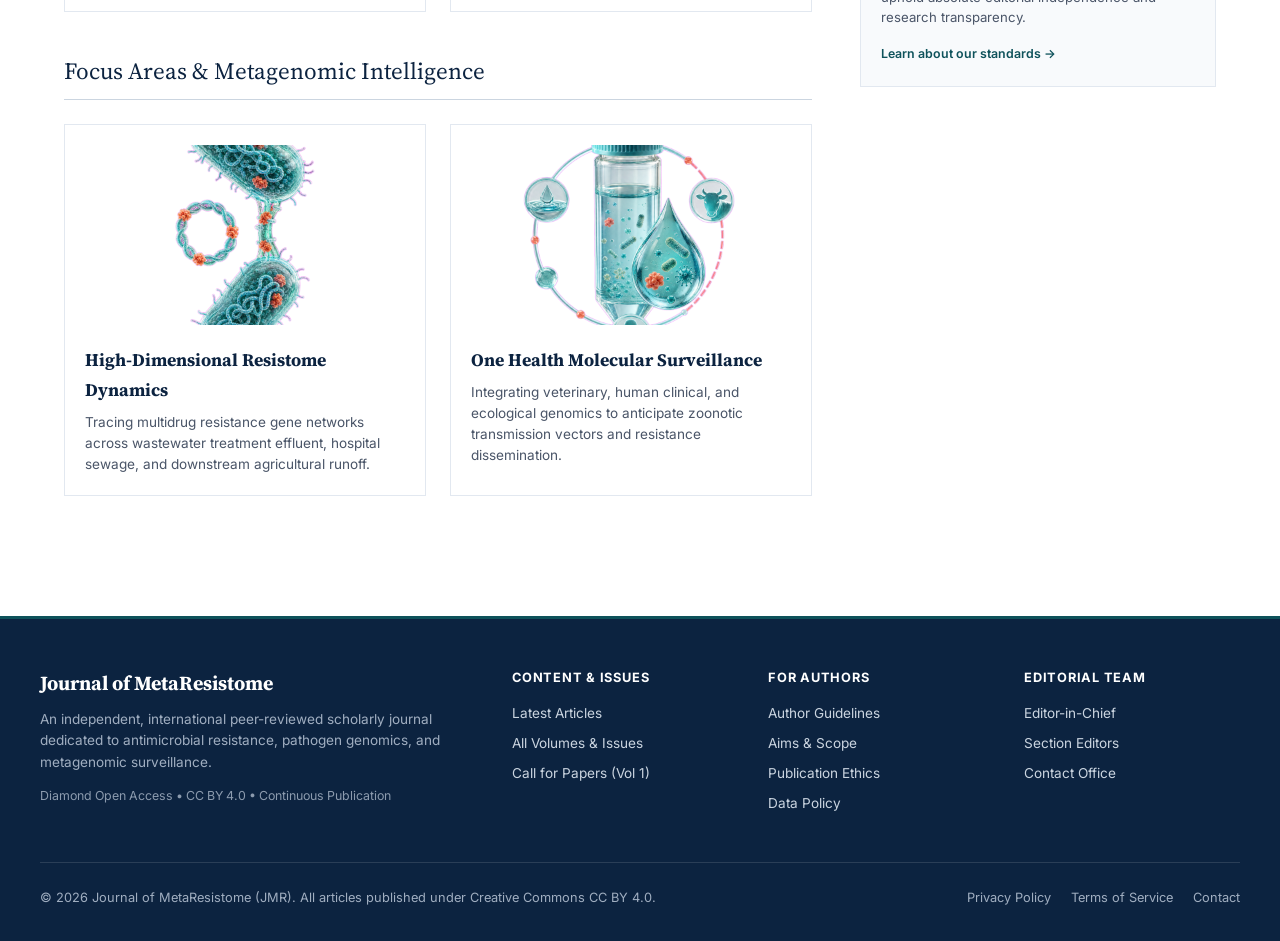
==== commit 2338396b: "Update Guide for Authors and add 3D journal cover with dropdown navigation" ====
--- a/index.html
+++ b/index.html
@@ -37,10 +37,25 @@
   </div>
 
   <!-- ═══════════════════════════════════════════
-       JOURNAL MASTHEAD
+       JOURNAL MASTHEAD WITH 3D COVER & METRICS
        ═══════════════════════════════════════════ -->
   <header class="journal-masthead">
     <div class="masthead-inner">
+      
+      <!-- 3D Journal Volume Book Cover (Inspired by Cell Genomics & JHM) -->
+      <div class="journal-cover-frame" title="Journal of MetaResistome - Volume 1 (2026)">
+        <div class="cover-header-strip">
+          <div class="cover-journal-name">Journal of<br>MetaResistome</div>
+          <div class="cover-volume-label">Vol. 1 &bull; 2026</div>
+        </div>
+        <div class="cover-artwork" style="background-image: url('manus-storage/metaresistome-atlas-profile_bb1fa10d.jpg');"></div>
+        <div class="cover-footer-strip">
+          <span>ISSN (Online)</span>
+          <span class="open-access-pill">Open Access</span>
+        </div>
+      </div>
+
+      <!-- Journal Title & Branding -->
       <div class="masthead-branding">
         <div class="masthead-mark-wrap">
           <img src="manus-storage/metaresistome-atlas-mark_5e6d294d.png" alt="Journal of MetaResistome Mark" class="masthead-logo">
@@ -50,40 +65,97 @@
           <a href="index.html">Journal of MetaResistome</a>
         </h1>
         <p class="masthead-subtitle">An International Journal of Antimicrobial Resistance, Pathogen Genomics & Microbial Surveillance</p>
+        
+        <div style="margin-top: 0.75rem; display: flex; gap: 0.75rem; align-items: center;">
+          <div class="badge-open-access">
+            <svg viewBox="0 0 24 24" fill="currentColor"><path d="M12 2C9.243 2 7 4.243 7 7v3H6c-1.103 0-2 .897-2 2v8c0 1.103.897 2 2 2h12c1.103 0 2-.897 2-2v-8c0-1.103-.897-2-2-2h-1V7c0-2.757-2.243-5-5-5zm0 2c1.654 0 3 1.346 3 3v3H9V7c0-1.654 1.346-3 3-3zm-6 8h12l.002 8H6v-8z"/></svg>
+            Open Access
+          </div>
+          <span style="font-size: 0.8rem; color: var(--color-text-light);">Continuous Publication &bull; Diamond Model</span>
+        </div>
       </div>
       
+      <!-- Metrics Slot (Feature-flagged: auto-hidden until set) -->
       <div class="masthead-badges">
-        <div class="badge-open-access">
-          <svg viewBox="0 0 24 24" fill="currentColor"><path d="M12 2C9.243 2 7 4.243 7 7v3H6c-1.103 0-2 .897-2 2v8c0 1.103.897 2 2 2h12c1.103 0 2-.897 2-2v-8c0-1.103-.897-2-2-2h-1V7c0-2.757-2.243-5-5-5zm0 2c1.654 0 3 1.346 3 3v3H9V7c0-1.654 1.346-3 3-3zm-6 8h12l.002 8H6v-8z"/></svg>
-          Open Access
-        </div>
-        <!-- Feature-flagged slots: automatically hidden if null -->
         <div id="masthead-issn-slot" style="display: none; font-size: 0.775rem; color: var(--color-text-light);"></div>
         <div id="masthead-metrics-slot" class="masthead-metrics-slot"></div>
       </div>
+
     </div>
   </header>
 
   <!-- ═══════════════════════════════════════════
-       PRIMARY NAVIGATION (Real <a> Links - New Tab Compatible)
+       PRIMARY NAVIGATION WITH DROPDOWNS (Inspiration Style)
        ═══════════════════════════════════════════ -->
   <nav class="primary-nav" aria-label="Main Navigation">
     <div class="nav-inner">
       <ul class="nav-list">
         <li class="nav-item active"><a href="index.html">Home</a></li>
-        <li class="nav-item"><a href="articles.html">Articles</a></li>
-        <li class="nav-item"><a href="issues.html">Issues</a></li>
-        <li class="nav-item"><a href="guide-for-authors.html">Guide for Authors</a></li>
-        <li class="nav-item"><a href="editorial-board.html">Editorial Board</a></li>
-        <li class="nav-item"><a href="aims-and-scope.html">Aims & Scope</a></li>
-        <li class="nav-item"><a href="about.html">About</a></li>
+        
+        <!-- Articles & Issues Dropdown -->
+        <li class="nav-dropdown">
+          <button class="nav-dropdown-toggle" aria-expanded="false">
+            Articles & Issues
+            <svg class="dropdown-caret" viewBox="0 0 24 24"><path d="M7 10l5 5 5-5z"/></svg>
+          </button>
+          <ul class="nav-dropdown-menu">
+            <li><a href="articles.html">Latest Articles</a></li>
+            <li><a href="issues.html">All Volumes & Issues</a></li>
+            <li><a href="articles.html">Call for Inaugural Papers (Vol 1)</a></li>
+          </ul>
+        </li>
+
+        <!-- About Dropdown -->
+        <li class="nav-dropdown">
+          <button class="nav-dropdown-toggle" aria-expanded="false">
+            About
+            <svg class="dropdown-caret" viewBox="0 0 24 24"><path d="M7 10l5 5 5-5z"/></svg>
+          </button>
+          <ul class="nav-dropdown-menu">
+            <li><a href="aims-and-scope.html">Aims and Scope</a></li>
+            <li><a href="editorial-board.html">Editorial Board & Governance</a></li>
+            <li><a href="about.html">About the Journal</a></li>
+            <li><a href="about.html">Publishing Ethics & Standards</a></li>
+          </ul>
+        </li>
+
+        <!-- Publish Dropdown -->
+        <li class="nav-dropdown">
+          <button class="nav-dropdown-toggle" aria-expanded="false">
+            Publish
+            <svg class="dropdown-caret" viewBox="0 0 24 24"><path d="M7 10l5 5 5-5z"/></svg>
+          </button>
+          <ul class="nav-dropdown-menu">
+            <li><a href="guide-for-authors.html">Guide for Authors</a></li>
+            <li><a href="guide-for-authors.html#submission-checklist">Submission Checklist</a></li>
+            <li><a href="about.html">Open Access Policy (CC BY 4.0)</a></li>
+            <li><a href="guide-for-authors.html#data-statement">Research Data Policy</a></li>
+          </ul>
+        </li>
+
         <li class="nav-item"><a href="contact.html">Contact</a></li>
       </ul>
-      
-      <!-- Feature-flagged CTA: Hidden until submissionLive === true -->
-      <div class="nav-submit-cta" id="nav-submit-cta">
-        <a href="guide-for-authors.html" class="btn-submit-nav">Submit Paper</a>
-      </div>
+
+      <!-- Nav Right Actions: Inline Search & Direct Guide for Authors Link -->
+      <div class="nav-right-actions">
+        <form class="nav-search-form" id="nav-inline-search" onsubmit="event.preventDefault(); window.location.href='articles.html?q='+encodeURIComponent(document.getElementById('nav-search-input').value);">
+          <input type="search" class="nav-search-input" id="nav-search-input" placeholder="Search in this journal" aria-label="Search in this journal">
+          <button type="submit" class="nav-search-btn" aria-label="Search">
+            <svg width="14" height="14" viewBox="0 0 24 24" fill="none" stroke="currentColor" stroke-width="2.5" stroke-linecap="round" stroke-linejoin="round"><circle cx="11" cy="11" r="8"></circle><line x1="21" y1="21" x2="16.65" y2="16.65"></line></svg>
+          </button>
+        </form>
+
+        <a href="guide-for-authors.html" class="nav-action-link">
+          Guide for authors
+          <svg width="12" height="12" viewBox="0 0 24 24" fill="none" stroke="currentColor" stroke-width="2.5"><line x1="7" y1="17" x2="17" y2="7"></line><polyline points="7 7 17 7 17 17"></polyline></svg>
+        </a>
+
+        <!-- Feature-flagged CTA: Hidden until submissionLive === true -->
+        <div class="nav-submit-cta" id="nav-submit-cta">
+          <a href="guide-for-authors.html" class="btn-submit-nav">Submit Paper</a>
+        </div>
+      </div>
+
     </div>
   </nav>
 
--- a/css/journal.css
+++ b/css/journal.css
@@ -291,6 +291,377 @@
 .btn-submit-nav:hover {
   background-color: var(--color-primary-light);
 }
+
+/* ═══════════════════════════════════════════
+   DROPDOWN NAVIGATION BAR (Elsevier / Inspiration Style)
+   ═══════════════════════════════════════════ */
+.nav-dropdown {
+  position: relative;
+  display: inline-block;
+}
+
+.nav-dropdown-toggle {
+  display: flex;
+  align-items: center;
+  gap: 0.35rem;
+  padding: 0.85rem 1rem;
+  font-size: 0.875rem;
+  font-weight: 600;
+  color: var(--color-text-main);
+  text-decoration: none;
+  border-bottom: 3px solid transparent;
+  cursor: pointer;
+  background: none;
+  border-top: none;
+  border-left: none;
+  border-right: none;
+  font-family: var(--font-sans);
+  transition: all 0.15s ease;
+}
+
+.nav-dropdown-toggle:hover,
+.nav-dropdown:hover .nav-dropdown-toggle,
+.nav-dropdown:focus-within .nav-dropdown-toggle {
+  color: var(--color-primary);
+  border-bottom-color: var(--color-primary);
+}
+
+.dropdown-caret {
+  width: 10px;
+  height: 10px;
+  transition: transform 0.2s ease;
+  fill: currentColor;
+}
+
+.nav-dropdown:hover .dropdown-caret,
+.nav-dropdown:focus-within .dropdown-caret {
+  transform: rotate(180deg);
+}
+
+.nav-dropdown-menu {
+  display: none;
+  position: absolute;
+  top: 100%;
+  left: 0;
+  min-width: 220px;
+  background: #FFF;
+  border: 1px solid var(--color-border-medium);
+  box-shadow: 0 6px 16px rgba(0,0,0,0.08);
+  border-radius: 2px;
+  z-index: 1000;
+  padding: 0.4rem 0;
+  list-style: none;
+}
+
+.nav-dropdown:hover .nav-dropdown-menu,
+.nav-dropdown:focus-within .nav-dropdown-menu {
+  display: block;
+}
+
+.nav-dropdown-menu li a {
+  display: block;
+  padding: 0.55rem 1.15rem;
+  font-size: 0.85rem;
+  font-weight: 500;
+  color: var(--color-text-main);
+  text-decoration: none;
+  border-bottom: none;
+  transition: background-color 0.15s ease, color 0.15s ease;
+}
+
+.nav-dropdown-menu li a:hover {
+  background-color: var(--color-bg-subtle);
+  color: var(--color-primary);
+}
+
+/* Nav inline search & direct quick action buttons */
+.nav-right-actions {
+  display: flex;
+  align-items: center;
+  gap: 1rem;
+}
+
+.nav-search-form {
+  display: flex;
+  align-items: center;
+  border: 1px solid var(--color-border-medium);
+  border-radius: 2px;
+  background: #FFF;
+  overflow: hidden;
+}
+
+.nav-search-input {
+  border: none;
+  padding: 0.4rem 0.65rem;
+  font-size: 0.825rem;
+  font-family: var(--font-sans);
+  width: 180px;
+  outline: none;
+}
+
+.nav-search-btn {
+  background: #007398;
+  color: #FFF;
+  border: none;
+  padding: 0.4rem 0.75rem;
+  cursor: pointer;
+  display: flex;
+  align-items: center;
+  justify-content: center;
+  transition: background-color 0.15s ease;
+}
+
+.nav-search-btn:hover {
+  background: #005A77;
+}
+
+.nav-action-link {
+  font-size: 0.85rem;
+  font-weight: 600;
+  color: var(--color-primary);
+  text-decoration: none;
+  display: inline-flex;
+  align-items: center;
+  gap: 0.25rem;
+  padding: 0.4rem 0.5rem;
+  white-space: nowrap;
+}
+
+.nav-action-link:hover {
+  text-decoration: underline;
+}
+
+/* ═══════════════════════════════════════════
+   REALISTIC 3D JOURNAL BOOK COVER COMPONENT
+   (As seen on Cell Genomics & JHM inspiration)
+   ═══════════════════════════════════════════ */
+.journal-cover-frame {
+  position: relative;
+  width: 185px;
+  min-width: 185px;
+  aspect-ratio: 1 / 1.38;
+  background: #FFF;
+  border: 1px solid #CBD5E0;
+  border-radius: 2px 5px 5px 2px;
+  box-shadow: 
+    -4px 0 0 -1px #1A202C,
+    -8px 4px 15px rgba(0,0,0,0.15),
+    4px 6px 18px rgba(0,0,0,0.1);
+  overflow: hidden;
+  display: flex;
+  flex-direction: column;
+  transition: transform 0.2s ease, box-shadow 0.2s ease;
+}
+
+.journal-cover-frame:hover {
+  transform: translateY(-2px);
+  box-shadow: 
+    -4px 0 0 -1px #1A202C,
+    -10px 8px 22px rgba(0,0,0,0.2),
+    4px 8px 20px rgba(0,0,0,0.12);
+}
+
+.cover-header-strip {
+  background: #0C2340;
+  color: #FFF;
+  padding: 0.5rem 0.6rem;
+  border-bottom: 2px solid var(--color-secondary);
+}
+
+.cover-journal-name {
+  font-family: var(--font-serif);
+  font-size: 0.8rem;
+  font-weight: 700;
+  line-height: 1.15;
+  text-transform: uppercase;
+  letter-spacing: 0.04em;
+  color: #FFF;
+  margin-bottom: 0.15rem;
+}
+
+.cover-volume-label {
+  font-family: var(--font-sans);
+  font-size: 0.625rem;
+  color: #CBD5E0;
+  letter-spacing: 0.05em;
+  text-transform: uppercase;
+}
+
+.cover-artwork {
+  flex: 1;
+  width: 100%;
+  background-size: cover;
+  background-position: center;
+  position: relative;
+}
+
+.cover-footer-strip {
+  background: #FFF;
+  padding: 0.35rem 0.5rem;
+  border-top: 1px solid var(--color-border-light);
+  display: flex;
+  justify-content: space-between;
+  align-items: center;
+  font-size: 0.6rem;
+  font-weight: 600;
+  color: var(--color-text-muted);
+}
+
+.cover-footer-strip .open-access-pill {
+  color: var(--color-open-access);
+  font-size: 0.58rem;
+  font-weight: 700;
+  text-transform: uppercase;
+}
+
+/* ═══════════════════════════════════════════
+   DETAILED GUIDE FOR AUTHORS TWO-COLUMN LAYOUT
+   ═══════════════════════════════════════════ */
+.guide-container {
+  max-width: var(--max-width);
+  margin: 0 auto;
+  padding: 2.5rem 1.5rem 4rem;
+  display: grid;
+  grid-template-columns: 260px 1fr;
+  gap: 3rem;
+  align-items: start;
+}
+
+.guide-sidebar-nav {
+  position: sticky;
+  top: 4.5rem;
+  background: #FFF;
+  border: 1px solid var(--color-border-light);
+  padding: 1.25rem;
+  border-top: 3px solid var(--color-primary);
+  max-height: calc(100vh - 6rem);
+  overflow-y: auto;
+}
+
+.guide-toc-title {
+  font-family: var(--font-serif);
+  font-size: 1.05rem;
+  color: var(--color-primary);
+  margin-bottom: 0.75rem;
+  padding-bottom: 0.35rem;
+  border-bottom: 1px solid var(--color-border-light);
+}
+
+.guide-toc-list {
+  list-style: none;
+  font-size: 0.825rem;
+}
+
+.guide-toc-list li {
+  margin-bottom: 0.45rem;
+}
+
+.guide-toc-list a {
+  color: var(--color-text-muted);
+  text-decoration: none;
+  display: block;
+  padding: 0.25rem 0;
+  transition: color 0.15s ease, padding-left 0.15s ease;
+}
+
+.guide-toc-list a:hover {
+  color: var(--color-primary);
+  padding-left: 0.25rem;
+  font-weight: 600;
+}
+
+.guide-main-content {
+  max-width: 820px;
+  line-height: 1.75;
+}
+
+.policy-callout {
+  background-color: var(--color-bg-subtle);
+  border-left: 4px solid var(--color-primary);
+  padding: 1.25rem 1.5rem;
+  margin: 1.5rem 0;
+  border-top: 1px solid var(--color-border-light);
+  border-right: 1px solid var(--color-border-light);
+  border-bottom: 1px solid var(--color-border-light);
+}
+
+.policy-callout h4 {
+  font-family: var(--font-sans);
+  font-size: 0.95rem;
+  font-weight: 700;
+  color: var(--color-primary);
+  margin-bottom: 0.4rem;
+  text-transform: uppercase;
+  letter-spacing: 0.03em;
+}
+
+.policy-callout p {
+  font-size: 0.9rem;
+  color: var(--color-text-main);
+  margin-bottom: 0.5rem;
+}
+
+.policy-callout p:last-child {
+  margin-bottom: 0;
+}
+
+.code-quote-box {
+  background: #FFF;
+  border: 1px solid var(--color-border-medium);
+  padding: 0.85rem 1.15rem;
+  font-family: var(--font-sans);
+  font-size: 0.875rem;
+  color: var(--color-text-main);
+  font-style: italic;
+  margin: 0.75rem 0;
+  border-radius: 2px;
+}
+
+.checklist-card {
+  background: #FFF;
+  border: 1px solid var(--color-border-medium);
+  padding: 1.5rem;
+  margin: 1.75rem 0;
+}
+
+.checklist-card h4 {
+  font-family: var(--font-serif);
+  font-size: 1.15rem;
+  color: var(--color-primary);
+  margin-bottom: 0.85rem;
+  border-bottom: 1px solid var(--color-border-light);
+  padding-bottom: 0.4rem;
+}
+
+.checklist-items {
+  list-style: none;
+}
+
+.checklist-items li {
+  display: flex;
+  align-items: flex-start;
+  gap: 0.65rem;
+  font-size: 0.9rem;
+  margin-bottom: 0.65rem;
+  line-height: 1.55;
+}
+
+.check-icon {
+  color: var(--color-secondary);
+  font-weight: 700;
+  font-size: 1rem;
+}
+
+@media (max-width: 900px) {
+  .guide-container {
+    grid-template-columns: 1fr;
+  }
+  .guide-sidebar-nav {
+    position: static;
+    margin-bottom: 2rem;
+  }
+}
+
 
 /* ═══════════════════════════════════════════
    HERO / JOURNAL WELCOME BLOCK
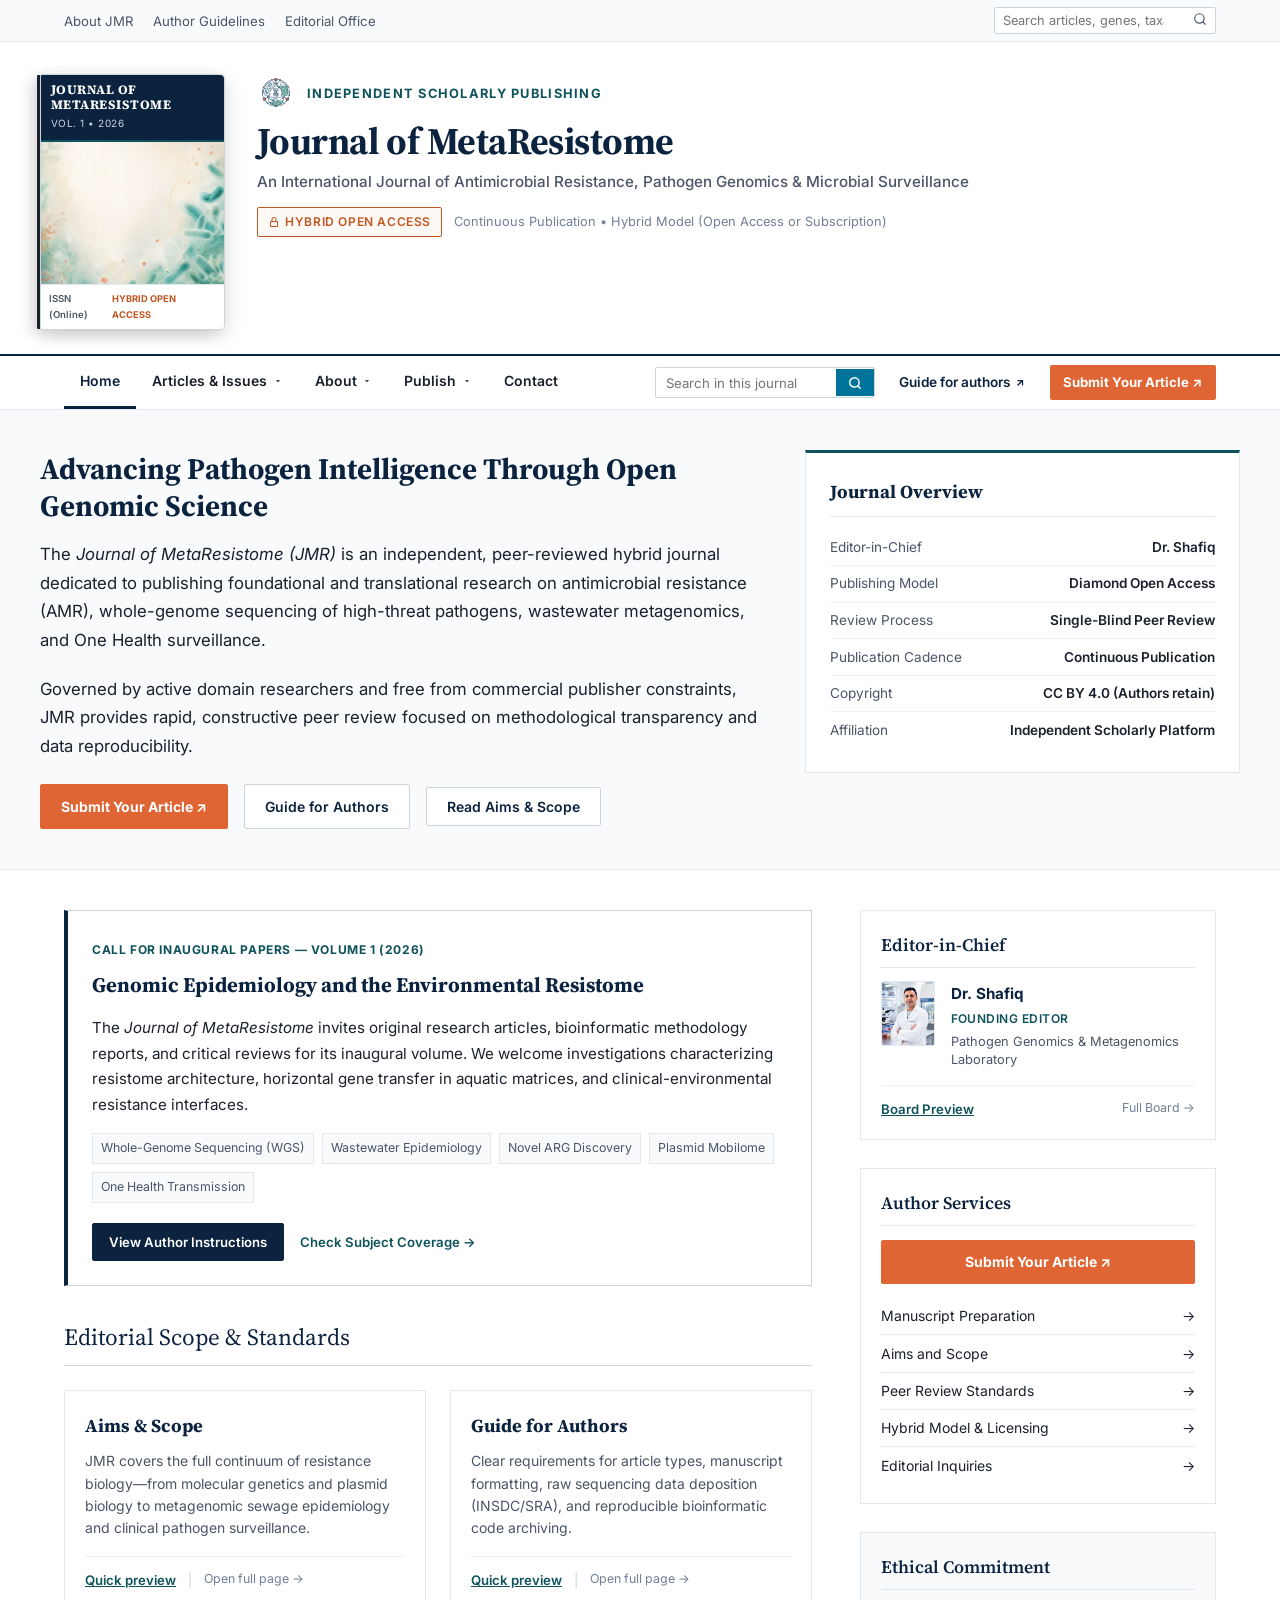
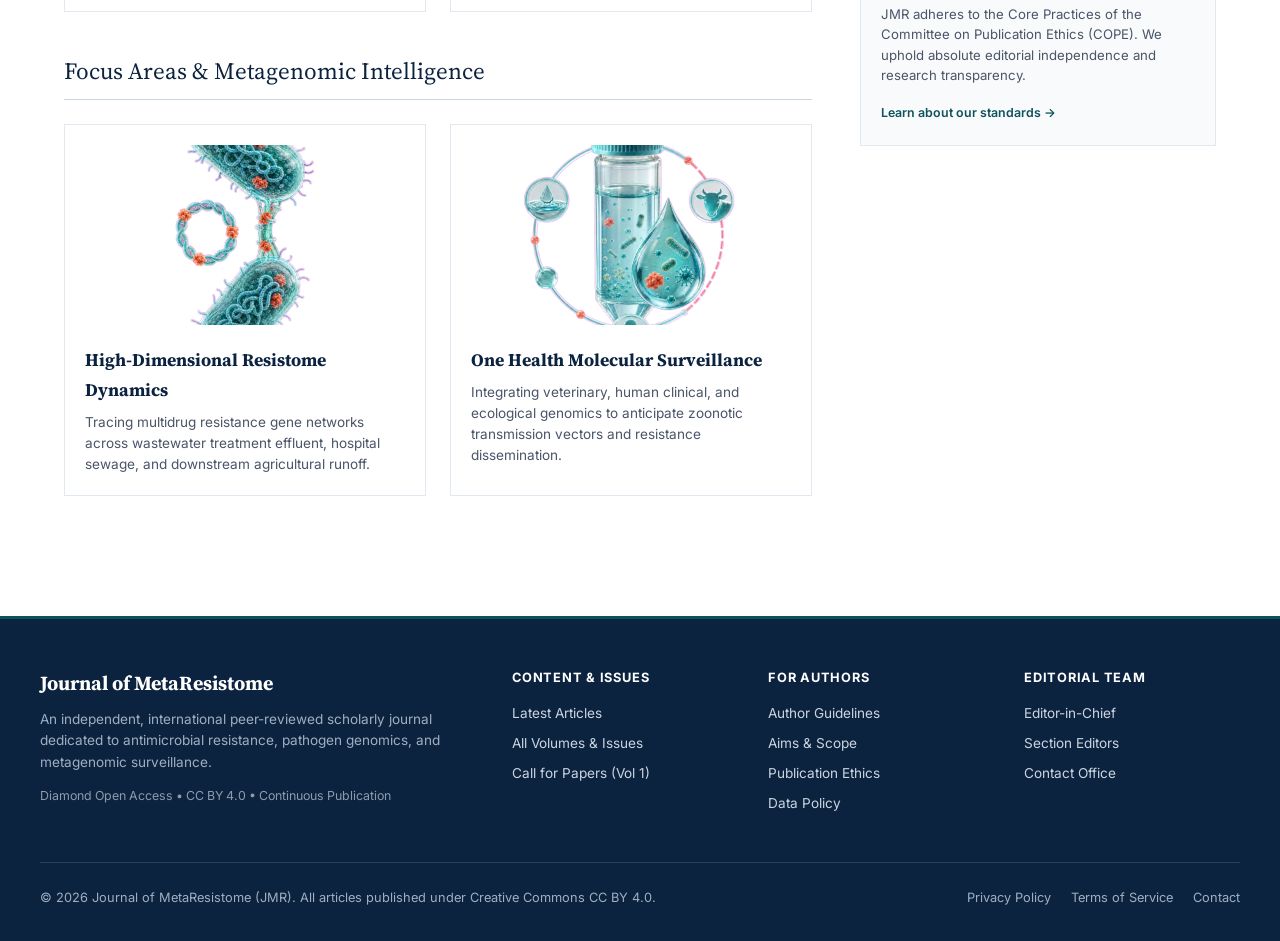
==== commit 7d8ebd28: "Add Elsevier-inspired Editorial Submission System, fix About navigation, and implement Hybrid Journa" ====
--- a/index.html
+++ b/index.html
@@ -51,7 +51,7 @@
         <div class="cover-artwork" style="background-image: url('manus-storage/metaresistome-atlas-profile_bb1fa10d.jpg');"></div>
         <div class="cover-footer-strip">
           <span>ISSN (Online)</span>
-          <span class="open-access-pill">Open Access</span>
+          <span class="open-access-pill">Hybrid Open Access</span>
         </div>
       </div>
 
@@ -66,12 +66,12 @@
         </h1>
         <p class="masthead-subtitle">An International Journal of Antimicrobial Resistance, Pathogen Genomics & Microbial Surveillance</p>
         
-        <div style="margin-top: 0.75rem; display: flex; gap: 0.75rem; align-items: center;">
+        <div style="margin-top: 0.75rem; display: flex; gap: 0.75rem; align-items: center; flex-wrap: wrap;">
           <div class="badge-open-access">
             <svg viewBox="0 0 24 24" fill="currentColor"><path d="M12 2C9.243 2 7 4.243 7 7v3H6c-1.103 0-2 .897-2 2v8c0 1.103.897 2 2 2h12c1.103 0 2-.897 2-2v-8c0-1.103-.897-2-2-2h-1V7c0-2.757-2.243-5-5-5zm0 2c1.654 0 3 1.346 3 3v3H9V7c0-1.654 1.346-3 3-3zm-6 8h12l.002 8H6v-8z"/></svg>
-            Open Access
-          </div>
-          <span style="font-size: 0.8rem; color: var(--color-text-light);">Continuous Publication &bull; Diamond Model</span>
+            Hybrid Open Access
+          </div>
+          <span style="font-size: 0.8rem; color: var(--color-text-light);">Continuous Publication &bull; Hybrid Model (Open Access or Subscription)</span>
         </div>
       </div>
       
@@ -94,41 +94,43 @@
         
         <!-- Articles & Issues Dropdown -->
         <li class="nav-dropdown">
-          <button class="nav-dropdown-toggle" aria-expanded="false">
-            Articles & Issues
+          <a href="articles.html" class="nav-dropdown-toggle">
+            Articles &amp; Issues
             <svg class="dropdown-caret" viewBox="0 0 24 24"><path d="M7 10l5 5 5-5z"/></svg>
-          </button>
+          </a>
           <ul class="nav-dropdown-menu">
             <li><a href="articles.html">Latest Articles</a></li>
-            <li><a href="issues.html">All Volumes & Issues</a></li>
+            <li><a href="issues.html">All Volumes &amp; Issues</a></li>
             <li><a href="articles.html">Call for Inaugural Papers (Vol 1)</a></li>
           </ul>
         </li>
 
-        <!-- About Dropdown -->
+        <!-- About Dropdown (Direct link to about.html + submenu) -->
         <li class="nav-dropdown">
-          <button class="nav-dropdown-toggle" aria-expanded="false">
+          <a href="about.html" class="nav-dropdown-toggle">
             About
             <svg class="dropdown-caret" viewBox="0 0 24 24"><path d="M7 10l5 5 5-5z"/></svg>
-          </button>
+          </a>
           <ul class="nav-dropdown-menu">
+            <li><a href="about.html">About the Journal</a></li>
             <li><a href="aims-and-scope.html">Aims and Scope</a></li>
-            <li><a href="editorial-board.html">Editorial Board & Governance</a></li>
-            <li><a href="about.html">About the Journal</a></li>
-            <li><a href="about.html">Publishing Ethics & Standards</a></li>
+            <li><a href="editorial-board.html">Editorial Board &amp; Governance</a></li>
+            <li><a href="about.html#ethics">Publishing Ethics &amp; Standards</a></li>
+            <li><a href="about.html#hybrid-model">Hybrid Open Access Policy</a></li>
           </ul>
         </li>
 
         <!-- Publish Dropdown -->
         <li class="nav-dropdown">
-          <button class="nav-dropdown-toggle" aria-expanded="false">
+          <a href="guide-for-authors.html" class="nav-dropdown-toggle">
             Publish
             <svg class="dropdown-caret" viewBox="0 0 24 24"><path d="M7 10l5 5 5-5z"/></svg>
-          </button>
+          </a>
           <ul class="nav-dropdown-menu">
+            <li><a href="submit.html" target="_blank" rel="noopener noreferrer" style="color: var(--color-primary); font-weight: 700;">Submit Your Article ↗</a></li>
             <li><a href="guide-for-authors.html">Guide for Authors</a></li>
             <li><a href="guide-for-authors.html#submission-checklist">Submission Checklist</a></li>
-            <li><a href="about.html">Open Access Policy (CC BY 4.0)</a></li>
+            <li><a href="about.html#hybrid-model">Hybrid Publishing Policy</a></li>
             <li><a href="guide-for-authors.html#data-statement">Research Data Policy</a></li>
           </ul>
         </li>
@@ -150,9 +152,11 @@
           <svg width="12" height="12" viewBox="0 0 24 24" fill="none" stroke="currentColor" stroke-width="2.5"><line x1="7" y1="17" x2="17" y2="7"></line><polyline points="7 7 17 7 17 17"></polyline></svg>
         </a>
 
-        <!-- Feature-flagged CTA: Hidden until submissionLive === true -->
-        <div class="nav-submit-cta" id="nav-submit-cta">
-          <a href="guide-for-authors.html" class="btn-submit-nav">Submit Paper</a>
+        <!-- Elsevier-style High-Visibility Submit Your Article Button -->
+        <div class="nav-submit-cta is-live" id="nav-submit-cta">
+          <a href="submit.html" target="_blank" rel="noopener noreferrer" class="btn-submit-nav" style="background-color: #E06535; font-weight: 700;" title="Open Manuscript Submission Portal in a new window">
+            Submit Your Article ↗
+          </a>
         </div>
       </div>
 
@@ -166,12 +170,15 @@
     <div class="hero-inner">
       <div class="hero-content">
         <h2>Advancing Pathogen Intelligence Through Open Genomic Science</h2>
-        <p>The <em>Journal of MetaResistome (JMR)</em> is an independent, peer-reviewed open-access journal dedicated to publishing foundational and translational research on antimicrobial resistance (AMR), whole-genome sequencing of high-threat pathogens, wastewater metagenomics, and One Health surveillance.</p>
+        <p>The <em>Journal of MetaResistome (JMR)</em> is an independent, peer-reviewed hybrid journal dedicated to publishing foundational and translational research on antimicrobial resistance (AMR), whole-genome sequencing of high-threat pathogens, wastewater metagenomics, and One Health surveillance.</p>
         <p>Governed by active domain researchers and free from commercial publisher constraints, JMR provides rapid, constructive peer review focused on methodological transparency and data reproducibility.</p>
         
         <div class="hero-actions">
-          <a href="guide-for-authors.html" class="btn-academic btn-academic-primary">Guide for Authors</a>
-          <button class="btn-academic btn-academic-secondary" data-modal-target="aimsAndScope">Read Aims & Scope</button>
+          <a href="submit.html" target="_blank" rel="noopener noreferrer" class="btn-academic btn-academic-primary" style="background-color: #E06535; border-color: #E06535; font-weight: 700;">
+            Submit Your Article ↗
+          </a>
+          <a href="guide-for-authors.html" class="btn-academic btn-academic-secondary">Guide for Authors</a>
+          <button class="btn-academic btn-academic-secondary" data-modal-target="aimsAndScope">Read Aims &amp; Scope</button>
         </div>
       </div>
       
@@ -310,11 +317,14 @@
       <!-- Quick Navigation Widget -->
       <div class="sidebar-widget">
         <h3 class="widget-title">Author Services</h3>
+        <a href="submit.html" target="_blank" rel="noopener noreferrer" class="btn-academic btn-academic-primary" style="display: block; text-align: center; background-color: #E06535; border-color: #E06535; margin-bottom: 0.85rem; font-weight: 700; text-decoration: none;">
+          Submit Your Article ↗
+        </a>
         <ul class="quick-links-list">
           <li><a href="guide-for-authors.html"><span>Manuscript Preparation</span> <span>&rarr;</span></a></li>
           <li><a href="aims-and-scope.html"><span>Aims and Scope</span> <span>&rarr;</span></a></li>
           <li><a href="about.html"><span>Peer Review Standards</span> <span>&rarr;</span></a></li>
-          <li><a href="about.html"><span>Open Access Policy (CC BY 4.0)</span> <span>&rarr;</span></a></li>
+          <li><a href="about.html#hybrid-model"><span>Hybrid Model &amp; Licensing</span> <span>&rarr;</span></a></li>
           <li><a href="contact.html"><span>Editorial Inquiries</span> <span>&rarr;</span></a></li>
         </ul>
       </div>
--- a/css/journal.css
+++ b/css/journal.css
@@ -354,7 +354,8 @@
 }
 
 .nav-dropdown:hover .nav-dropdown-menu,
-.nav-dropdown:focus-within .nav-dropdown-menu {
+.nav-dropdown:focus-within .nav-dropdown-menu,
+.nav-dropdown.is-open .nav-dropdown-menu {
   display: block;
 }
 
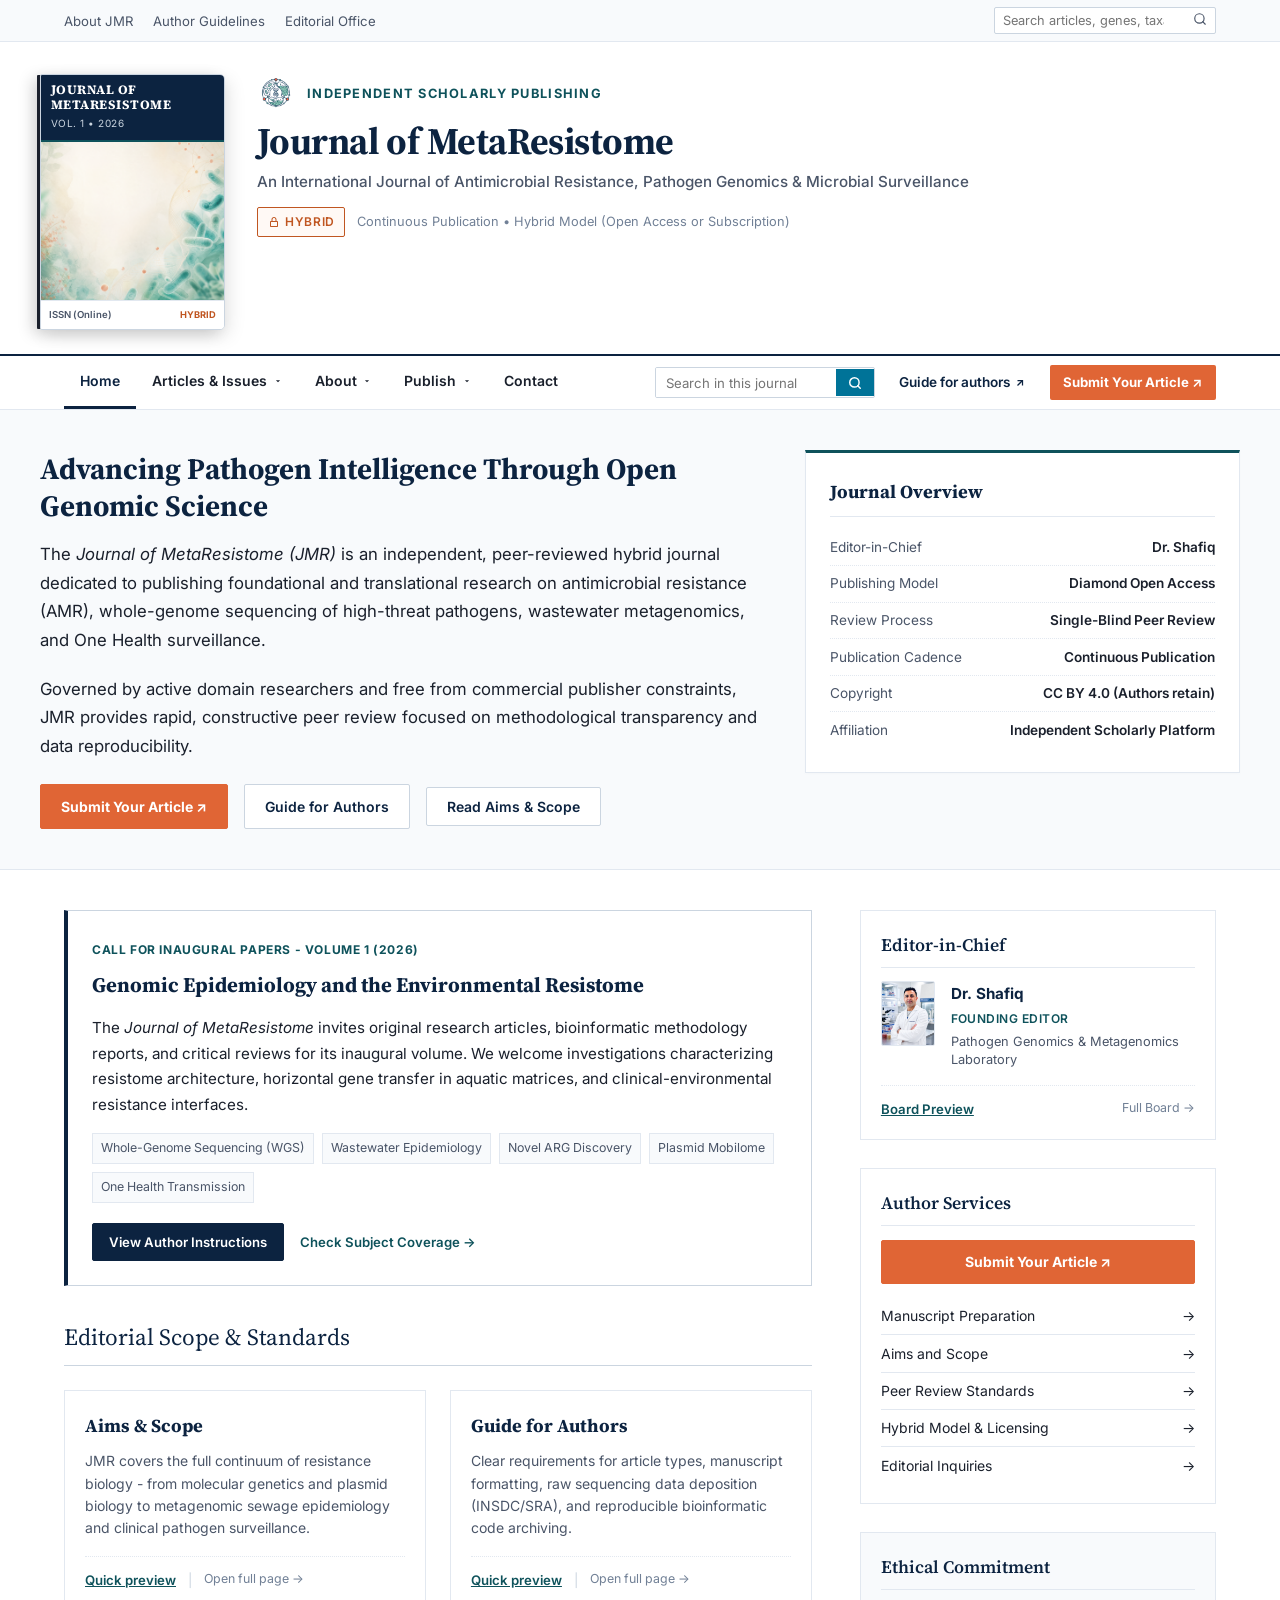
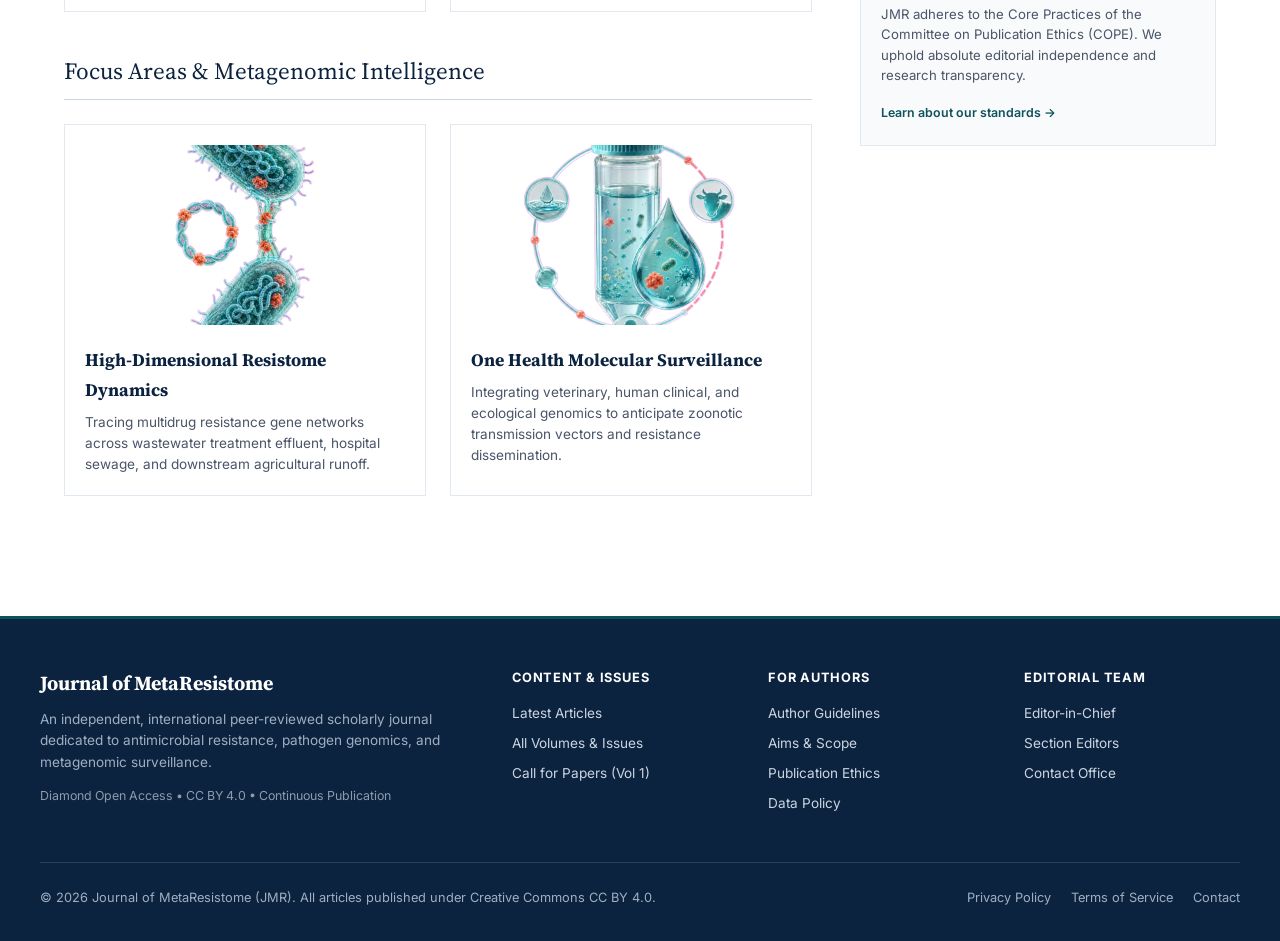
==== commit 1fbdb343: "Refactor submission portal to minimal list design, add docx metadata extraction, auto file reorder, " ====
--- a/index.html
+++ b/index.html
@@ -51,7 +51,7 @@
         <div class="cover-artwork" style="background-image: url('manus-storage/metaresistome-atlas-profile_bb1fa10d.jpg');"></div>
         <div class="cover-footer-strip">
           <span>ISSN (Online)</span>
-          <span class="open-access-pill">Hybrid Open Access</span>
+          <span class="open-access-pill">Hybrid</span>
         </div>
       </div>
 
@@ -69,7 +69,7 @@
         <div style="margin-top: 0.75rem; display: flex; gap: 0.75rem; align-items: center; flex-wrap: wrap;">
           <div class="badge-open-access">
             <svg viewBox="0 0 24 24" fill="currentColor"><path d="M12 2C9.243 2 7 4.243 7 7v3H6c-1.103 0-2 .897-2 2v8c0 1.103.897 2 2 2h12c1.103 0 2-.897 2-2v-8c0-1.103-.897-2-2-2h-1V7c0-2.757-2.243-5-5-5zm0 2c1.654 0 3 1.346 3 3v3H9V7c0-1.654 1.346-3 3-3zm-6 8h12l.002 8H6v-8z"/></svg>
-            Hybrid Open Access
+            Hybrid
           </div>
           <span style="font-size: 0.8rem; color: var(--color-text-light);">Continuous Publication &bull; Hybrid Model (Open Access or Subscription)</span>
         </div>
@@ -116,7 +116,7 @@
             <li><a href="aims-and-scope.html">Aims and Scope</a></li>
             <li><a href="editorial-board.html">Editorial Board &amp; Governance</a></li>
             <li><a href="about.html#ethics">Publishing Ethics &amp; Standards</a></li>
-            <li><a href="about.html#hybrid-model">Hybrid Open Access Policy</a></li>
+            <li><a href="about.html#hybrid-model">Hybrid Publishing Policy</a></li>
           </ul>
         </li>
 
@@ -222,7 +222,7 @@
       
       <!-- Call for Papers: Inaugural Issue -->
       <div class="call-for-papers-card">
-        <span class="cfp-badge">Call for Inaugural Papers — Volume 1 (2026)</span>
+        <span class="cfp-badge">Call for Inaugural Papers  -  Volume 1 (2026)</span>
         <h3>Genomic Epidemiology and the Environmental Resistome</h3>
         <p>The <em>Journal of MetaResistome</em> invites original research articles, bioinformatic methodology reports, and critical reviews for its inaugural volume. We welcome investigations characterizing resistome architecture, horizontal gene transfer in aquatic matrices, and clinical-environmental resistance interfaces.</p>
         
@@ -249,7 +249,7 @@
         <div class="preview-card">
           <div>
             <h4>Aims & Scope</h4>
-            <p>JMR covers the full continuum of resistance biology—from molecular genetics and plasmid biology to metagenomic sewage epidemiology and clinical pathogen surveillance.</p>
+            <p>JMR covers the full continuum of resistance biology - from molecular genetics and plasmid biology to metagenomic sewage epidemiology and clinical pathogen surveillance.</p>
           </div>
           <div class="preview-actions">
             <button class="btn-modal-trigger" data-modal-target="aimsAndScope">Quick preview</button>
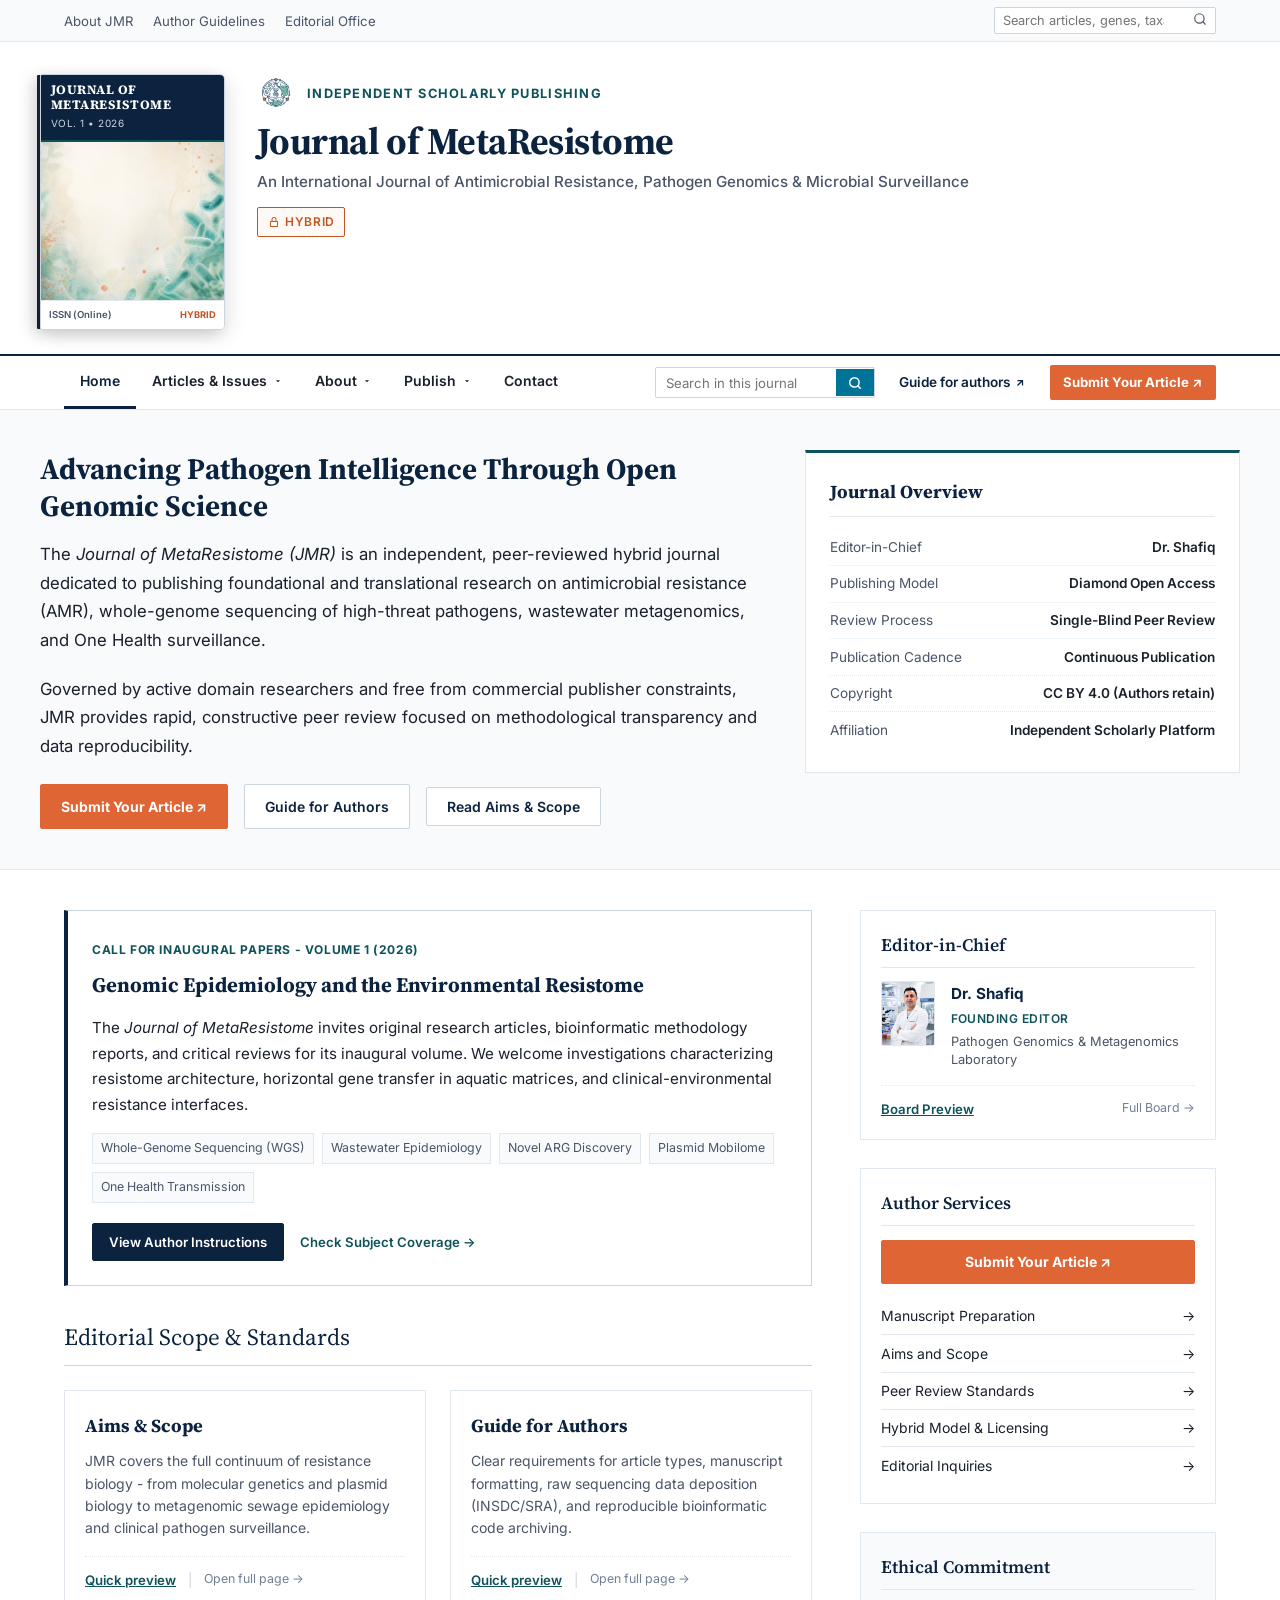
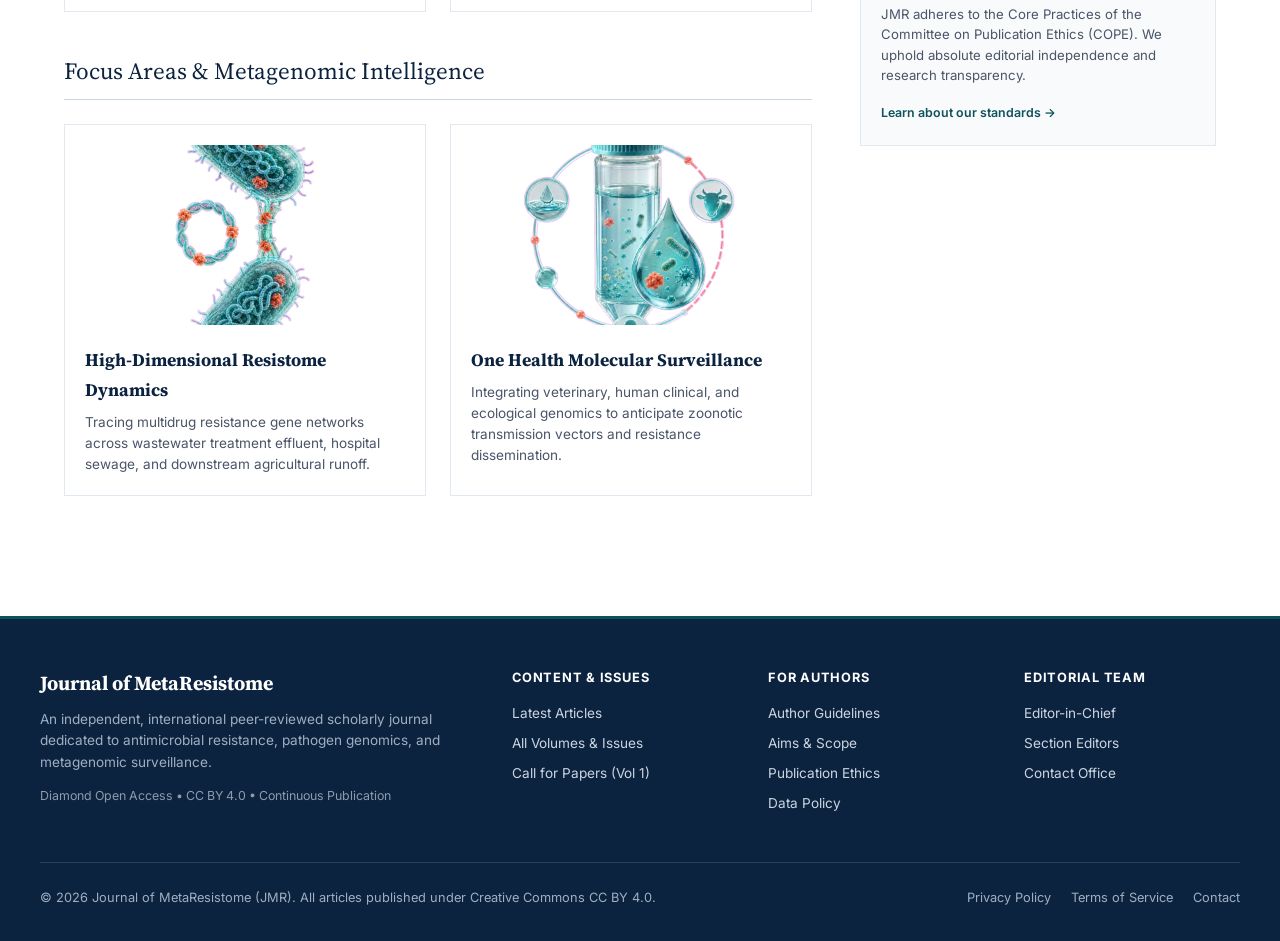
==== commit 20e99beb: "Add downloadable PDF guide, keyword density analyzer, draft auto-save recovery, strict file format v" ====
--- a/index.html
+++ b/index.html
@@ -71,7 +71,6 @@
             <svg viewBox="0 0 24 24" fill="currentColor"><path d="M12 2C9.243 2 7 4.243 7 7v3H6c-1.103 0-2 .897-2 2v8c0 1.103.897 2 2 2h12c1.103 0 2-.897 2-2v-8c0-1.103-.897-2-2-2h-1V7c0-2.757-2.243-5-5-5zm0 2c1.654 0 3 1.346 3 3v3H9V7c0-1.654 1.346-3 3-3zm-6 8h12l.002 8H6v-8z"/></svg>
             Hybrid
           </div>
-          <span style="font-size: 0.8rem; color: var(--color-text-light);">Continuous Publication &bull; Hybrid Model (Open Access or Subscription)</span>
         </div>
       </div>
       
--- a/css/journal.css
+++ b/css/journal.css
@@ -1423,3 +1423,71 @@
     flex-direction: column;
   }
 }
+
+/* ═══════════════════════════════════════════
+   PRINT STYLESHEET (Guide for Authors PDF Export)
+   ═══════════════════════════════════════════ */
+@media print {
+  body {
+    background: #FFF !important;
+    color: #111 !important;
+    font-size: 11pt !important;
+    line-height: 1.5 !important;
+  }
+
+  .top-bar,
+  .primary-nav,
+  .guide-sidebar-nav,
+  .site-footer,
+  .breadcrumbs,
+  .btn-submit-nav,
+  .masthead-badges,
+  button,
+  .btn-academic {
+    display: none !important;
+  }
+
+  .masthead {
+    border-bottom: 2px solid #0B2545 !important;
+    padding: 1rem 0 !important;
+    background: none !important;
+  }
+
+  .guide-container {
+    display: block !important;
+    width: 100% !important;
+    max-width: 100% !important;
+    margin: 0 !important;
+    padding: 0 !important;
+  }
+
+  .guide-main-content {
+    max-width: 100% !important;
+    padding: 0 !important;
+  }
+
+  h2.page-title {
+    font-size: 22pt !important;
+    color: #0B2545 !important;
+    margin-bottom: 0.5rem !important;
+  }
+
+  h3 {
+    page-break-after: avoid;
+    break-after: avoid;
+    color: #0B2545 !important;
+    margin-top: 1.5rem !important;
+    border-bottom: 1px solid #CCC !important;
+    padding-bottom: 0.25rem !important;
+  }
+
+  section {
+    page-break-inside: avoid;
+    margin-bottom: 1.5rem !important;
+  }
+
+  a {
+    color: #111 !important;
+    text-decoration: none !important;
+  }
+}
